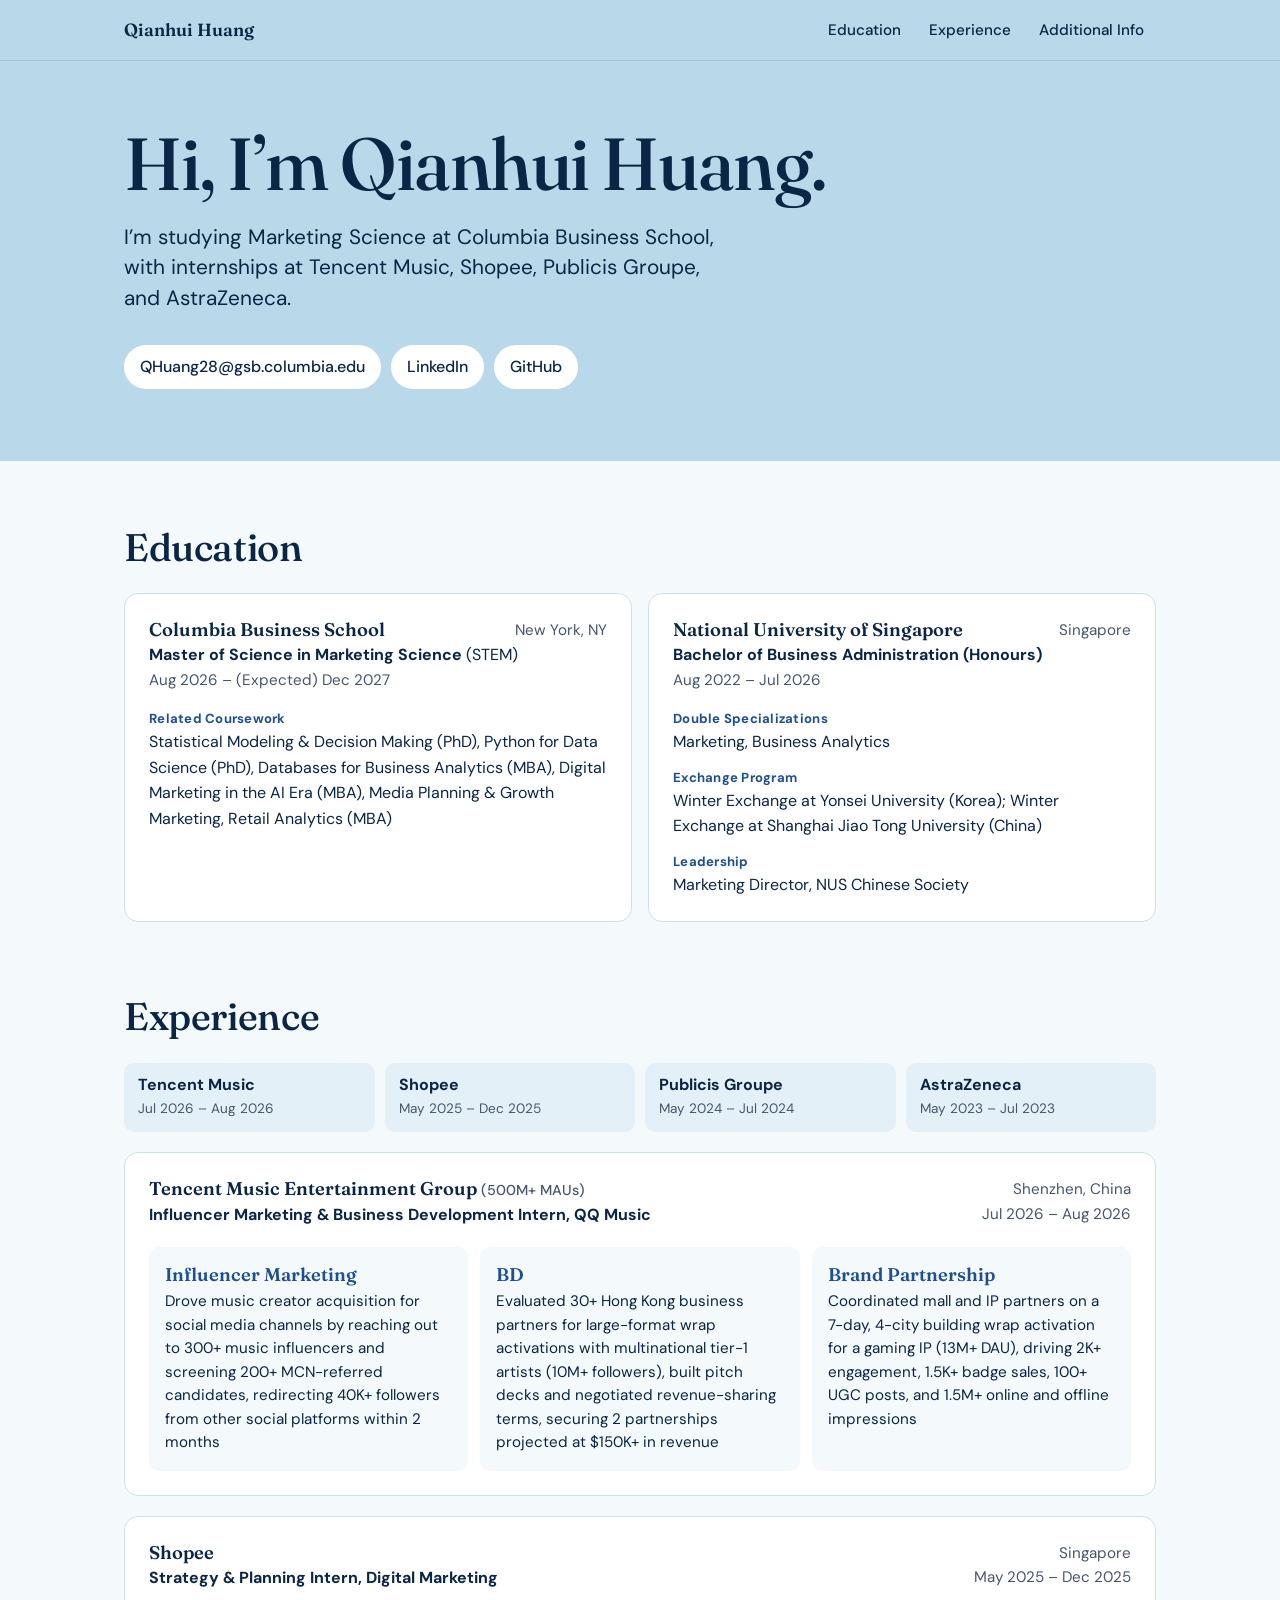
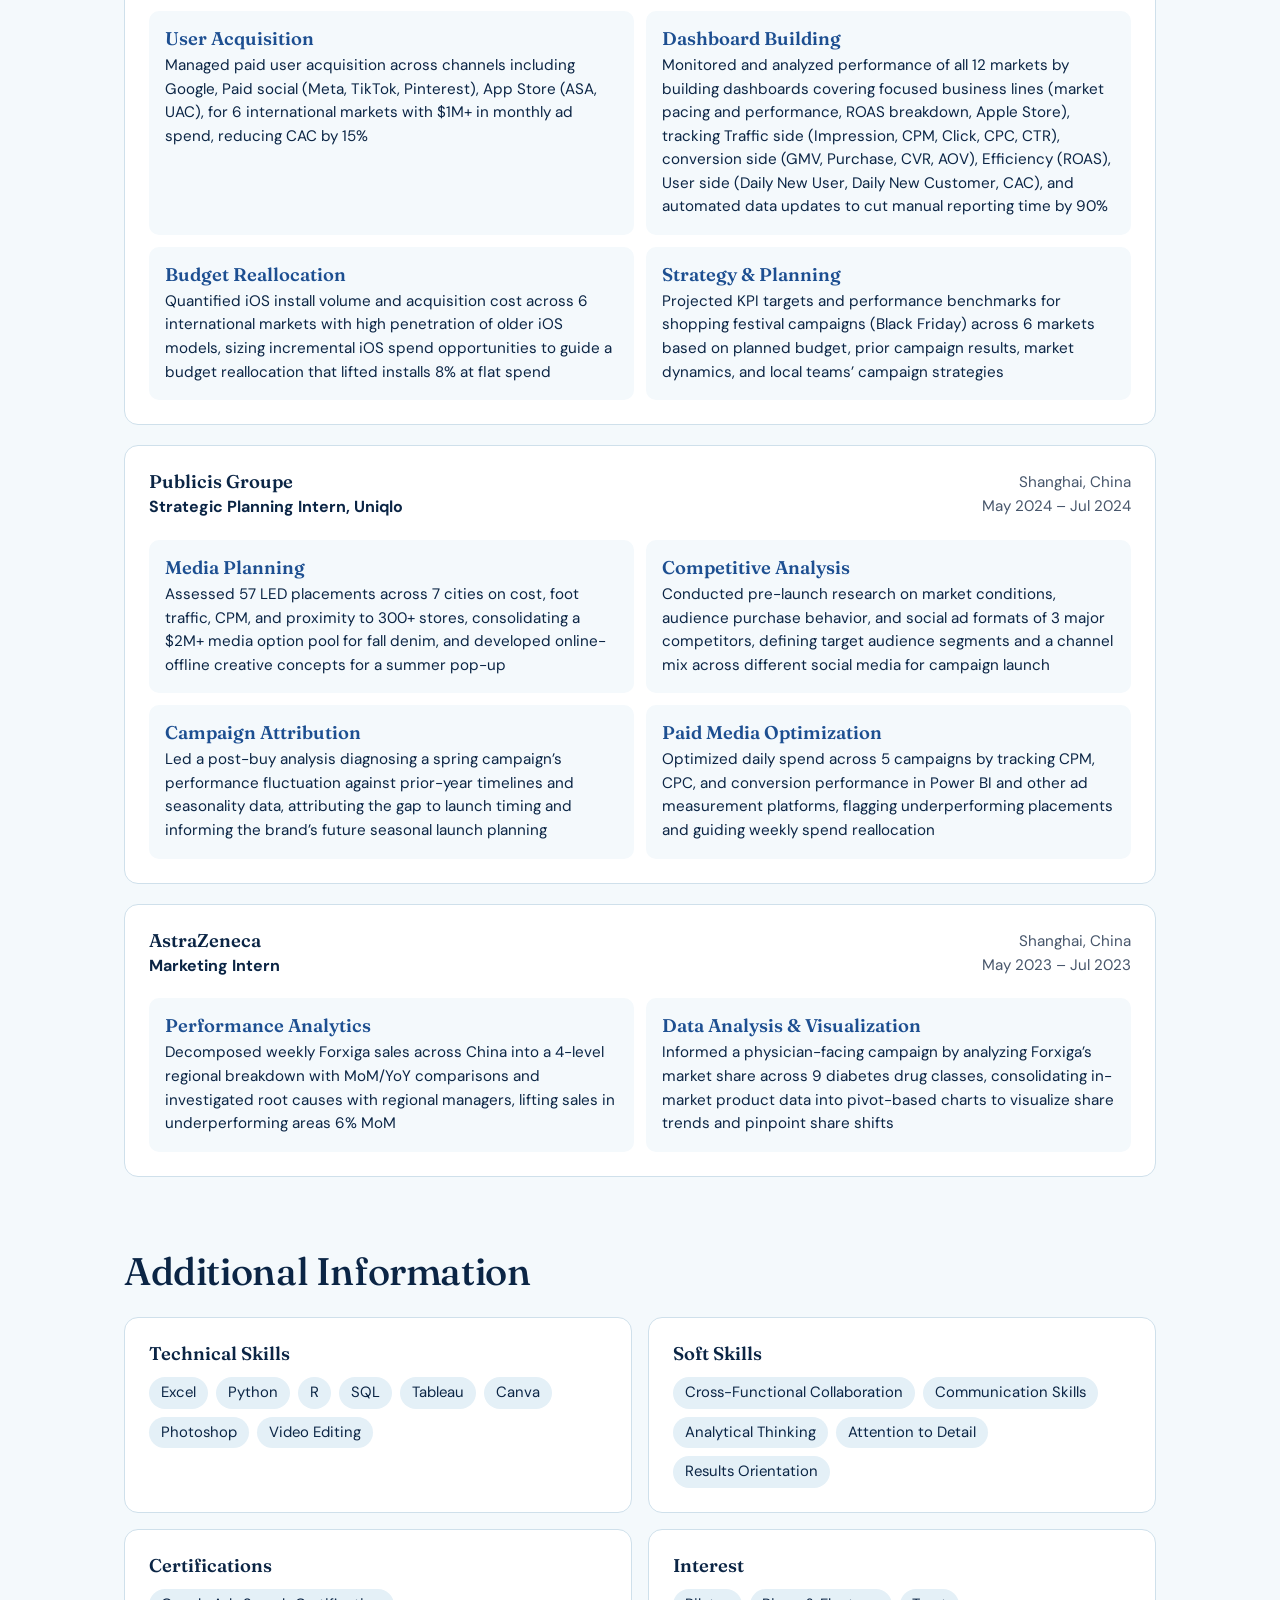
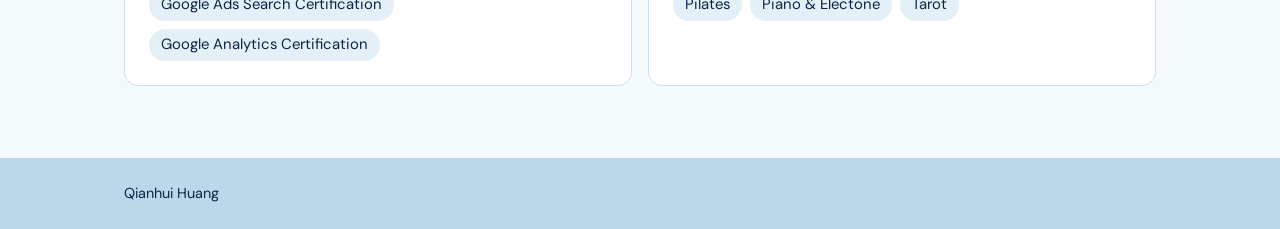
==== index.html @ 4da7ebd3 "Add personal home page and agent rules Co-Authored-By: Claude Opus 5.5 <noreply@anthropic.com>" ====
<!doctype html>
<html lang="en">
<head>
  <meta charset="utf-8">
  <meta name="viewport" content="width=device-width, initial-scale=1">
  <title>Qianhui Huang</title>
  <meta name="description" content="Qianhui Huang: Master of Science in Marketing Science student at Columbia Business School.">
  <link rel="icon" href="data:image/svg+xml,%3Csvg xmlns='http://www.w3.org/2000/svg' viewBox='0 0 32 32'%3E%3Crect width='32' height='32' rx='7' fill='%23B9D9EB'/%3E%3Ctext x='16' y='21.5' font-family='Georgia,serif' font-size='15' font-weight='700' text-anchor='middle' fill='%230B2545'%3EQH%3C/text%3E%3C/svg%3E">
  <link rel="preconnect" href="https://fonts.googleapis.com">
  <link rel="preconnect" href="https://fonts.gstatic.com" crossorigin>
  <link href="https://fonts.googleapis.com/css2?family=DM+Sans:opsz,wght@9..40,400;9..40,500;9..40,700&family=Fraunces:opsz,wght@9..144,500;9..144,600&display=swap" rel="stylesheet">
  <style>
    :root {
      color-scheme: light;
      --columbia: #B9D9EB;
      --columbia-soft: #E4F0F7;
      --columbia-faint: #F4F9FC;
      --navy: #0B2545;
      --blue: #1D4F91;
      --muted: #47566B;
      --line: #CFE0EB;
      --white: #FFFFFF;
      --serif: "Fraunces", Georgia, "Times New Roman", serif;
      --sans: "DM Sans", system-ui, -apple-system, "Segoe UI", Roboto, sans-serif;
      --nav-height: 60px;
    }

    * { box-sizing: border-box; }

    html {
      scroll-behavior: smooth;
      scroll-padding-top: calc(var(--nav-height) + 20px);
      -webkit-text-size-adjust: 100%;
    }

    body {
      margin: 0;
      background: var(--columbia-faint);
      color: var(--navy);
      font: 400 1rem/1.6 var(--sans);
    }

    a { color: inherit; }

    a:focus-visible {
      outline: 3px solid var(--blue);
      outline-offset: 2px;
      border-radius: 4px;
    }

    h1, h2, h3, p, ul { margin: 0; }
    ul { padding: 0; list-style: none; }

    .wrap {
      width: min(1080px, 100%);
      margin-inline: auto;
      padding-inline: 24px;
    }

    .skip {
      position: absolute;
      left: 16px;
      top: -60px;
      z-index: 20;
      padding: 8px 14px;
      background: var(--navy);
      color: var(--white);
      border-radius: 6px;
    }
    .skip:focus { top: 12px; }

    /* Navigation */
    .nav {
      position: sticky;
      top: 0;
      z-index: 10;
      background: var(--columbia);
      border-bottom: 1px solid rgba(11, 37, 69, .12);
    }

    .nav .wrap {
      display: flex;
      align-items: center;
      justify-content: space-between;
      gap: 16px;
      min-height: var(--nav-height);
    }

    .brand {
      font: 600 1.1rem/1 var(--serif);
      text-decoration: none;
      white-space: nowrap;
    }

    .nav ul { display: flex; gap: 4px; }

    .nav li a {
      display: block;
      padding: 8px 12px;
      border-radius: 8px;
      font-size: .95rem;
      font-weight: 500;
      text-decoration: none;
      white-space: nowrap;
      transition: background-color .15s ease;
    }

    .nav li a:hover { background: rgba(255, 255, 255, .5); }

    /* Intro */
    .hero {
      background: var(--columbia);
      padding-block: 64px 72px;
    }

    .hero h1 {
      max-width: 16ch;
      font: 500 clamp(2.6rem, 7vw, 4.6rem)/1.05 var(--serif);
      letter-spacing: -.02em;
    }

    .hero .lede {
      max-width: 44ch;
      margin-top: 20px;
      font-size: clamp(1.1rem, 2.2vw, 1.3rem);
      line-height: 1.45;
    }

    .contact {
      display: flex;
      flex-wrap: wrap;
      gap: 10px;
      margin-top: 32px;
    }

    .contact a {
      display: inline-flex;
      align-items: center;
      min-height: 44px;
      padding: 8px 16px;
      background: var(--white);
      border-radius: 999px;
      font-weight: 500;
      overflow-wrap: anywhere;
      text-decoration: none;
      transition: background-color .15s ease, color .15s ease;
    }

    .contact a:hover { background: var(--navy); color: var(--white); }

    /* Sections */
    section { padding-block: 64px 8px; }
    section:last-of-type { padding-bottom: 72px; }

    h2 {
      margin-bottom: 24px;
      font: 500 clamp(1.8rem, 4vw, 2.4rem)/1.15 var(--serif);
      letter-spacing: -.01em;
    }

    .tile {
      background: var(--white);
      border: 1px solid var(--line);
      border-radius: 14px;
      padding: 24px;
    }

    .tile-grid {
      display: grid;
      gap: 16px;
    }

    .tile-grid--2 { grid-template-columns: repeat(2, minmax(0, 1fr)); }

    .entry-head {
      display: flex;
      flex-wrap: wrap;
      justify-content: space-between;
      gap: 0 20px;
    }

    .org {
      font: 600 1.3rem/1.25 var(--serif);
    }

    .org small {
      font: 500 .9rem/1 var(--sans);
      color: var(--muted);
      white-space: nowrap;
    }

    .where, .when {
      color: var(--muted);
      font-size: .95rem;
      white-space: nowrap;
    }

    .where { align-self: baseline; }

    .role { font-weight: 700; }

    /* Education */
    .details { margin-top: 16px; }
    .details > div + div { margin-top: 12px; }

    .label {
      display: block;
      font-size: .82rem;
      font-weight: 700;
      letter-spacing: .02em;
      color: var(--blue);
    }

    /* Experience */
    .jump {
      display: grid;
      grid-template-columns: repeat(4, minmax(0, 1fr));
      gap: 10px;
      margin-bottom: 20px;
    }

    .jump a {
      display: block;
      height: 100%;
      padding: 12px 14px;
      background: var(--columbia-soft);
      border-radius: 10px;
      text-decoration: none;
      transition: background-color .15s ease;
    }

    .jump a:hover { background: var(--columbia); }
    .jump strong { display: block; font-weight: 700; line-height: 1.25; }
    .jump span { font-size: .85rem; color: var(--muted); }

    .job + .job { margin-top: 20px; }
    .job { scroll-margin-top: calc(var(--nav-height) + 20px); }

    .job .role-row {
      display: flex;
      flex-wrap: wrap;
      justify-content: space-between;
      gap: 0 20px;
      margin-bottom: 20px;
    }

    .points {
      display: grid;
      gap: 12px;
      grid-template-columns: repeat(2, minmax(0, 1fr));
    }

    .points--3 { grid-template-columns: repeat(3, minmax(0, 1fr)); }

    .points li {
      padding: 16px;
      background: var(--columbia-faint);
      border-radius: 10px;
      font-size: .95rem;
      line-height: 1.55;
    }

    .points h3 {
      margin-bottom: 4px;
      color: var(--blue);
    }

    /* Additional information */
    .chips {
      display: flex;
      flex-wrap: wrap;
      gap: 8px;
      margin-top: 12px;
    }

    .chips li {
      padding: 4px 12px;
      background: var(--columbia-soft);
      border-radius: 999px;
      font-size: .93rem;
    }

    .tile h3 {
      font: 600 1.15rem/1.25 var(--serif);
    }

    footer {
      padding-block: 24px;
      background: var(--columbia);
      font-size: .9rem;
    }

    @media (max-width: 900px) {
      .points--3 { grid-template-columns: repeat(2, minmax(0, 1fr)); }
      .points--3 li:last-child { grid-column: 1 / -1; }
    }

    @media (max-width: 720px) {
      .tile-grid--2, .points, .points--3 { grid-template-columns: minmax(0, 1fr); }
      .jump { grid-template-columns: repeat(2, minmax(0, 1fr)); }
      .where, .when { white-space: normal; }
      .org small { white-space: normal; }
    }

    @media (max-width: 520px) {
      :root { --nav-height: 52px; }
      .wrap { padding-inline: 16px; }
      .brand { font-size: 0; }
      .brand::after { content: "QH"; font-size: 1.1rem; }
      .nav .wrap { gap: 8px; }
      .nav li a { padding: 6px 9px; font-size: .88rem; }
      .hero { padding-block: 44px 52px; }
      .tile { padding: 20px 16px; }
      section { padding-top: 48px; }
    }

    @media (prefers-reduced-motion: reduce) {
      html { scroll-behavior: auto; }
      * { transition: none !important; }
    }

    @media print {
      .nav, .jump, .skip { display: none; }
      html { scroll-padding-top: 0; }
      .tile, .points li { break-inside: avoid; }
    }
  </style>
</head>
<body>
  <a class="skip" href="#education">Skip to content</a>

  <header class="nav">
    <div class="wrap">
      <a class="brand" href="#top" aria-label="Qianhui Huang, back to top">Qianhui Huang</a>
      <nav aria-label="Sections">
        <ul>
          <li><a href="#education">Education</a></li>
          <li><a href="#experience">Experience</a></li>
          <li><a href="#additional">Additional Info</a></li>
        </ul>
      </nav>
    </div>
  </header>

  <main id="top">
    <div class="hero">
      <div class="wrap">
        <h1>Hi, I’m Qianhui Huang.</h1>
        <p class="lede">I’m studying Marketing Science at Columbia Business School, with internships at Tencent Music, Shopee, Publicis Groupe, and AstraZeneca.</p>
        <div class="contact">
          <a href="mailto:QHuang28@gsb.columbia.edu">QHuang28@gsb.columbia.edu</a>
          <a href="https://www.linkedin.com/in/qianhuihuang" target="_blank" rel="noopener">LinkedIn</a>
          <a href="https://github.com/qianhui-huang" target="_blank" rel="noopener">GitHub</a>
        </div>
      </div>
    </div>

    <section id="education">
      <div class="wrap">
        <h2>Education</h2>
        <div class="tile-grid tile-grid--2">
          <article class="tile">
            <div class="entry-head">
              <h3 class="org">Columbia Business School</h3>
              <span class="where">New York, NY</span>
            </div>
            <p class="role">Master of Science in Marketing Science <span style="font-weight:400">(STEM)</span></p>
            <p class="when">Aug 2026 – (Expected) Dec 2027</p>
            <div class="details">
              <div>
                <span class="label">Related Coursework</span>
                Statistical Modeling &amp; Decision Making (PhD), Python for Data Science (PhD), Databases for Business Analytics (MBA), Digital Marketing in the AI Era (MBA), Media Planning &amp; Growth Marketing, Retail Analytics (MBA)
              </div>
            </div>
          </article>

          <article class="tile">
            <div class="entry-head">
              <h3 class="org">National University of Singapore</h3>
              <span class="where">Singapore</span>
            </div>
            <p class="role">Bachelor of Business Administration (Honours)</p>
            <p class="when">Aug 2022 – Jul 2026</p>
            <div class="details">
              <div>
                <span class="label">Double Specializations</span>
                Marketing, Business Analytics
              </div>
              <div>
                <span class="label">Exchange Program</span>
                Winter Exchange at Yonsei University (Korea); Winter Exchange at Shanghai Jiao Tong University (China)
              </div>
              <div>
                <span class="label">Leadership</span>
                Marketing Director, NUS Chinese Society
              </div>
            </div>
          </article>
        </div>
      </div>
    </section>

    <section id="experience">
      <div class="wrap">
        <h2>Experience</h2>

        <nav class="jump" aria-label="Jump to an employer">
          <a href="#tencent"><strong>Tencent Music</strong><span>Jul 2026 – Aug 2026</span></a>
          <a href="#shopee"><strong>Shopee</strong><span>May 2025 – Dec 2025</span></a>
          <a href="#publicis"><strong>Publicis Groupe</strong><span>May 2024 – Jul 2024</span></a>
          <a href="#astrazeneca"><strong>AstraZeneca</strong><span>May 2023 – Jul 2023</span></a>
        </nav>

        <article class="tile job" id="tencent">
          <div class="entry-head">
            <h3 class="org">Tencent Music Entertainment Group <small>(500M+ MAUs)</small></h3>
            <span class="where">Shenzhen, China</span>
          </div>
          <div class="role-row">
            <p class="role">Influencer Marketing &amp; Business Development Intern, QQ Music</p>
            <span class="when">Jul 2026 – Aug 2026</span>
          </div>
          <ul class="points points--3">
            <li>
              <h3>Influencer Marketing</h3>
              Drove music creator acquisition for social media channels by reaching out to 300+ music influencers and screening 200+ MCN-referred candidates, redirecting 40K+ followers from other social platforms within 2 months
            </li>
            <li>
              <h3>BD</h3>
              Evaluated 30+ Hong Kong business partners for large-format wrap activations with multinational tier-1 artists (10M+ followers), built pitch decks and negotiated revenue-sharing terms, securing 2 partnerships projected at $150K+ in revenue
            </li>
            <li>
              <h3>Brand Partnership</h3>
              Coordinated mall and IP partners on a 7-day, 4-city building wrap activation for a gaming IP (13M+ DAU), driving 2K+ engagement, 1.5K+ badge sales, 100+ UGC posts, and 1.5M+ online and offline impressions
            </li>
          </ul>
        </article>

        <article class="tile job" id="shopee">
          <div class="entry-head">
            <h3 class="org">Shopee</h3>
            <span class="where">Singapore</span>
          </div>
          <div class="role-row">
            <p class="role">Strategy &amp; Planning Intern, Digital Marketing</p>
            <span class="when">May 2025 – Dec 2025</span>
          </div>
          <ul class="points">
            <li>
              <h3>User Acquisition</h3>
              Managed paid user acquisition across channels including Google, Paid social (Meta, TikTok, Pinterest), App Store (ASA, UAC), for 6 international markets with $1M+ in monthly ad spend, reducing CAC by 15%
            </li>
            <li>
              <h3>Dashboard Building</h3>
              Monitored and analyzed performance of all 12 markets by building dashboards covering focused business lines (market pacing and performance, ROAS breakdown, Apple Store), tracking Traffic side (Impression, CPM, Click, CPC, CTR), conversion side (GMV, Purchase, CVR, AOV), Efficiency (ROAS), User side (Daily New User, Daily New Customer, CAC), and automated data updates to cut manual reporting time by 90%
            </li>
            <li>
              <h3>Budget Reallocation</h3>
              Quantified iOS install volume and acquisition cost across 6 international markets with high penetration of older iOS models, sizing incremental iOS spend opportunities to guide a budget reallocation that lifted installs 8% at flat spend
            </li>
            <li>
              <h3>Strategy &amp; Planning</h3>
              Projected KPI targets and performance benchmarks for shopping festival campaigns (Black Friday) across 6 markets based on planned budget, prior campaign results, market dynamics, and local teams’ campaign strategies
            </li>
          </ul>
        </article>

        <article class="tile job" id="publicis">
          <div class="entry-head">
            <h3 class="org">Publicis Groupe</h3>
            <span class="where">Shanghai, China</span>
          </div>
          <div class="role-row">
            <p class="role">Strategic Planning Intern, Uniqlo</p>
            <span class="when">May 2024 – Jul 2024</span>
          </div>
          <ul class="points">
            <li>
              <h3>Media Planning</h3>
              Assessed 57 LED placements across 7 cities on cost, foot traffic, CPM, and proximity to 300+ stores, consolidating a $2M+ media option pool for fall denim, and developed online-offline creative concepts for a summer pop-up
            </li>
            <li>
              <h3>Competitive Analysis</h3>
              Conducted pre-launch research on market conditions, audience purchase behavior, and social ad formats of 3 major competitors, defining target audience segments and a channel mix across different social media for campaign launch
            </li>
            <li>
              <h3>Campaign Attribution</h3>
              Led a post-buy analysis diagnosing a spring campaign’s performance fluctuation against prior-year timelines and seasonality data, attributing the gap to launch timing and informing the brand’s future seasonal launch planning
            </li>
            <li>
              <h3>Paid Media Optimization</h3>
              Optimized daily spend across 5 campaigns by tracking CPM, CPC, and conversion performance in Power BI and other ad measurement platforms, flagging underperforming placements and guiding weekly spend reallocation
            </li>
          </ul>
        </article>

        <article class="tile job" id="astrazeneca">
          <div class="entry-head">
            <h3 class="org">AstraZeneca</h3>
            <span class="where">Shanghai, China</span>
          </div>
          <div class="role-row">
            <p class="role">Marketing Intern</p>
            <span class="when">May 2023 – Jul 2023</span>
          </div>
          <ul class="points">
            <li>
              <h3>Performance Analytics</h3>
              Decomposed weekly Forxiga sales across China into a 4-level regional breakdown with MoM/YoY comparisons and investigated root causes with regional managers, lifting sales in underperforming areas 6% MoM
            </li>
            <li>
              <h3>Data Analysis &amp; Visualization</h3>
              Informed a physician-facing campaign by analyzing Forxiga’s market share across 9 diabetes drug classes, consolidating in-market product data into pivot-based charts to visualize share trends and pinpoint share shifts
            </li>
          </ul>
        </article>
      </div>
    </section>

    <section id="additional">
      <div class="wrap">
        <h2>Additional Information</h2>
        <div class="tile-grid tile-grid--2">
          <div class="tile">
            <h3>Technical Skills</h3>
            <ul class="chips">
              <li>Excel</li><li>Python</li><li>R</li><li>SQL</li><li>Tableau</li><li>Canva</li><li>Photoshop</li><li>Video Editing</li>
            </ul>
          </div>
          <div class="tile">
            <h3>Soft Skills</h3>
            <ul class="chips">
              <li>Cross-Functional Collaboration</li><li>Communication Skills</li><li>Analytical Thinking</li><li>Attention to Detail</li><li>Results Orientation</li>
            </ul>
          </div>
          <div class="tile">
            <h3>Certifications</h3>
            <ul class="chips">
              <li>Google Ads Search Certification</li><li>Google Analytics Certification</li>
            </ul>
          </div>
          <div class="tile">
            <h3>Interest</h3>
            <ul class="chips">
              <li>Pilates</li><li>Piano &amp; Electone</li><li>Tarot</li>
            </ul>
          </div>
        </div>
      </div>
    </section>
  </main>

  <footer>
    <div class="wrap">Qianhui Huang</div>
  </footer>

</body>
</html>
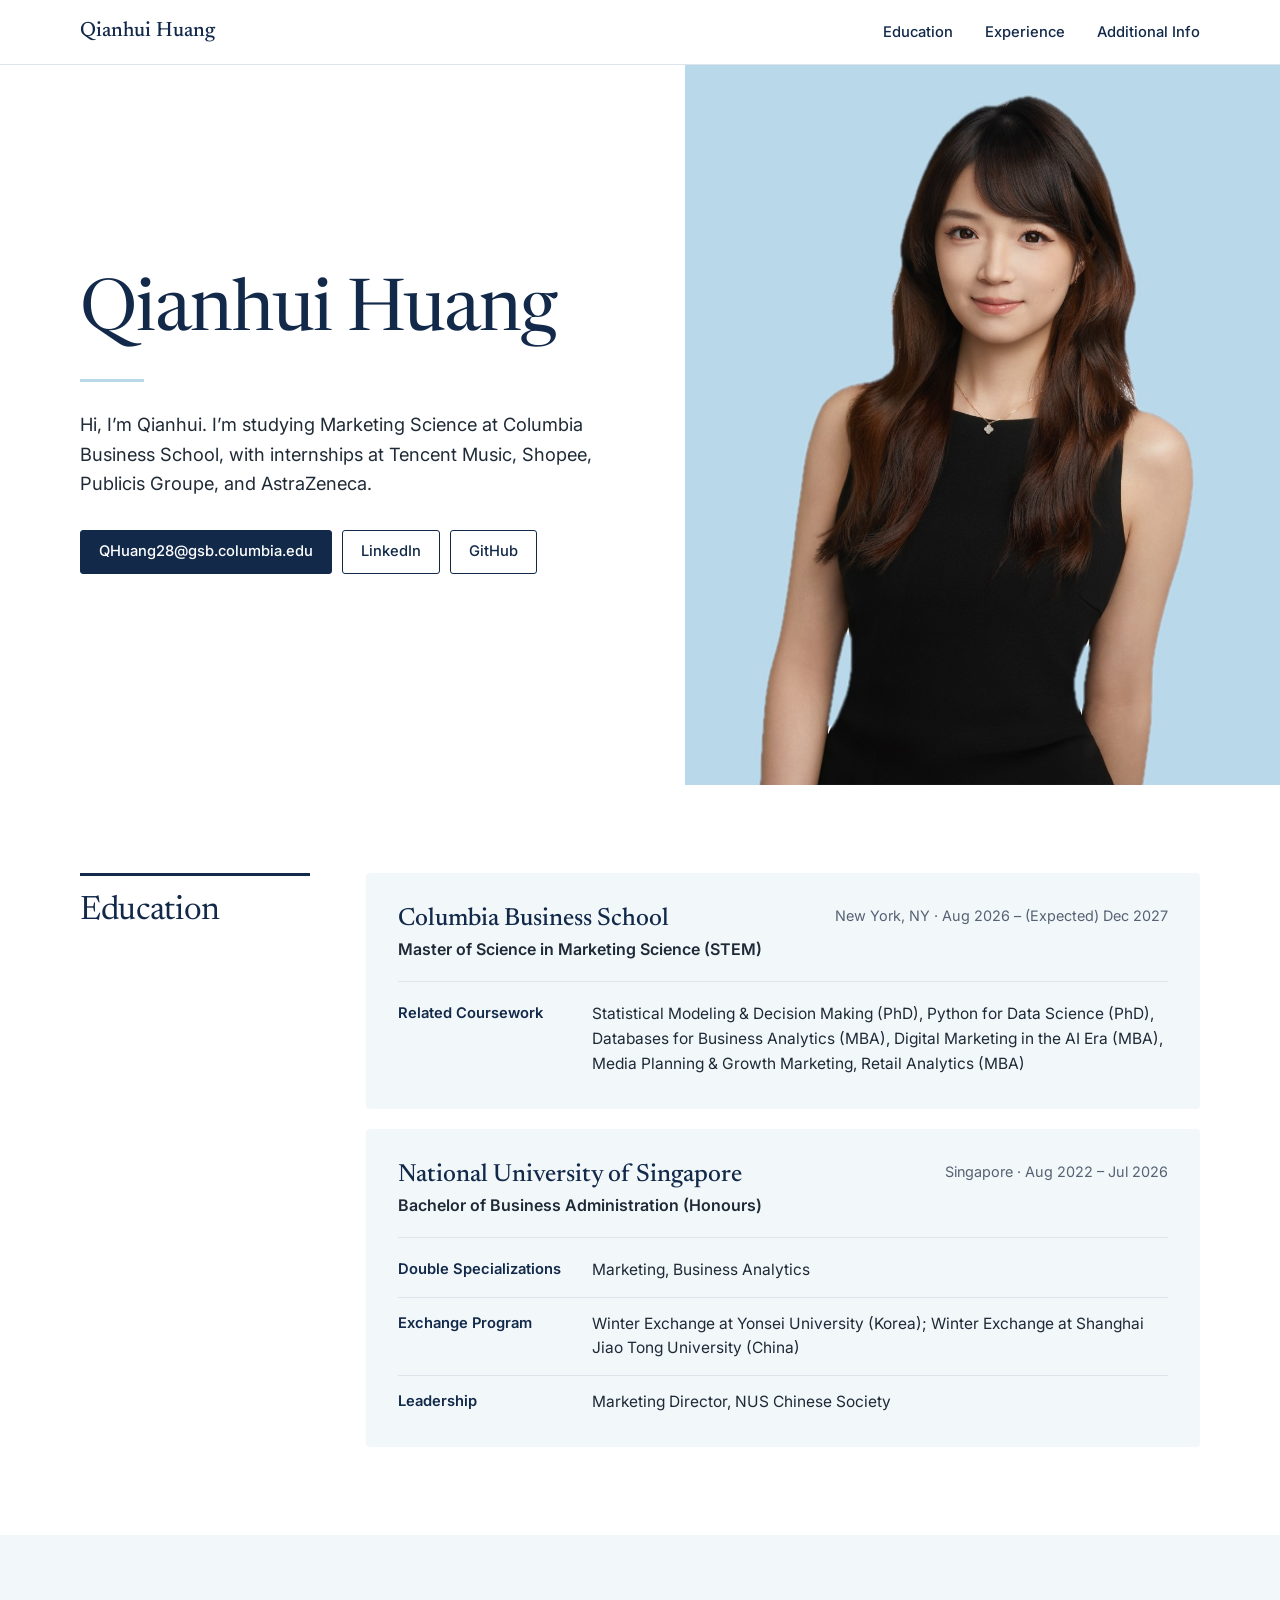
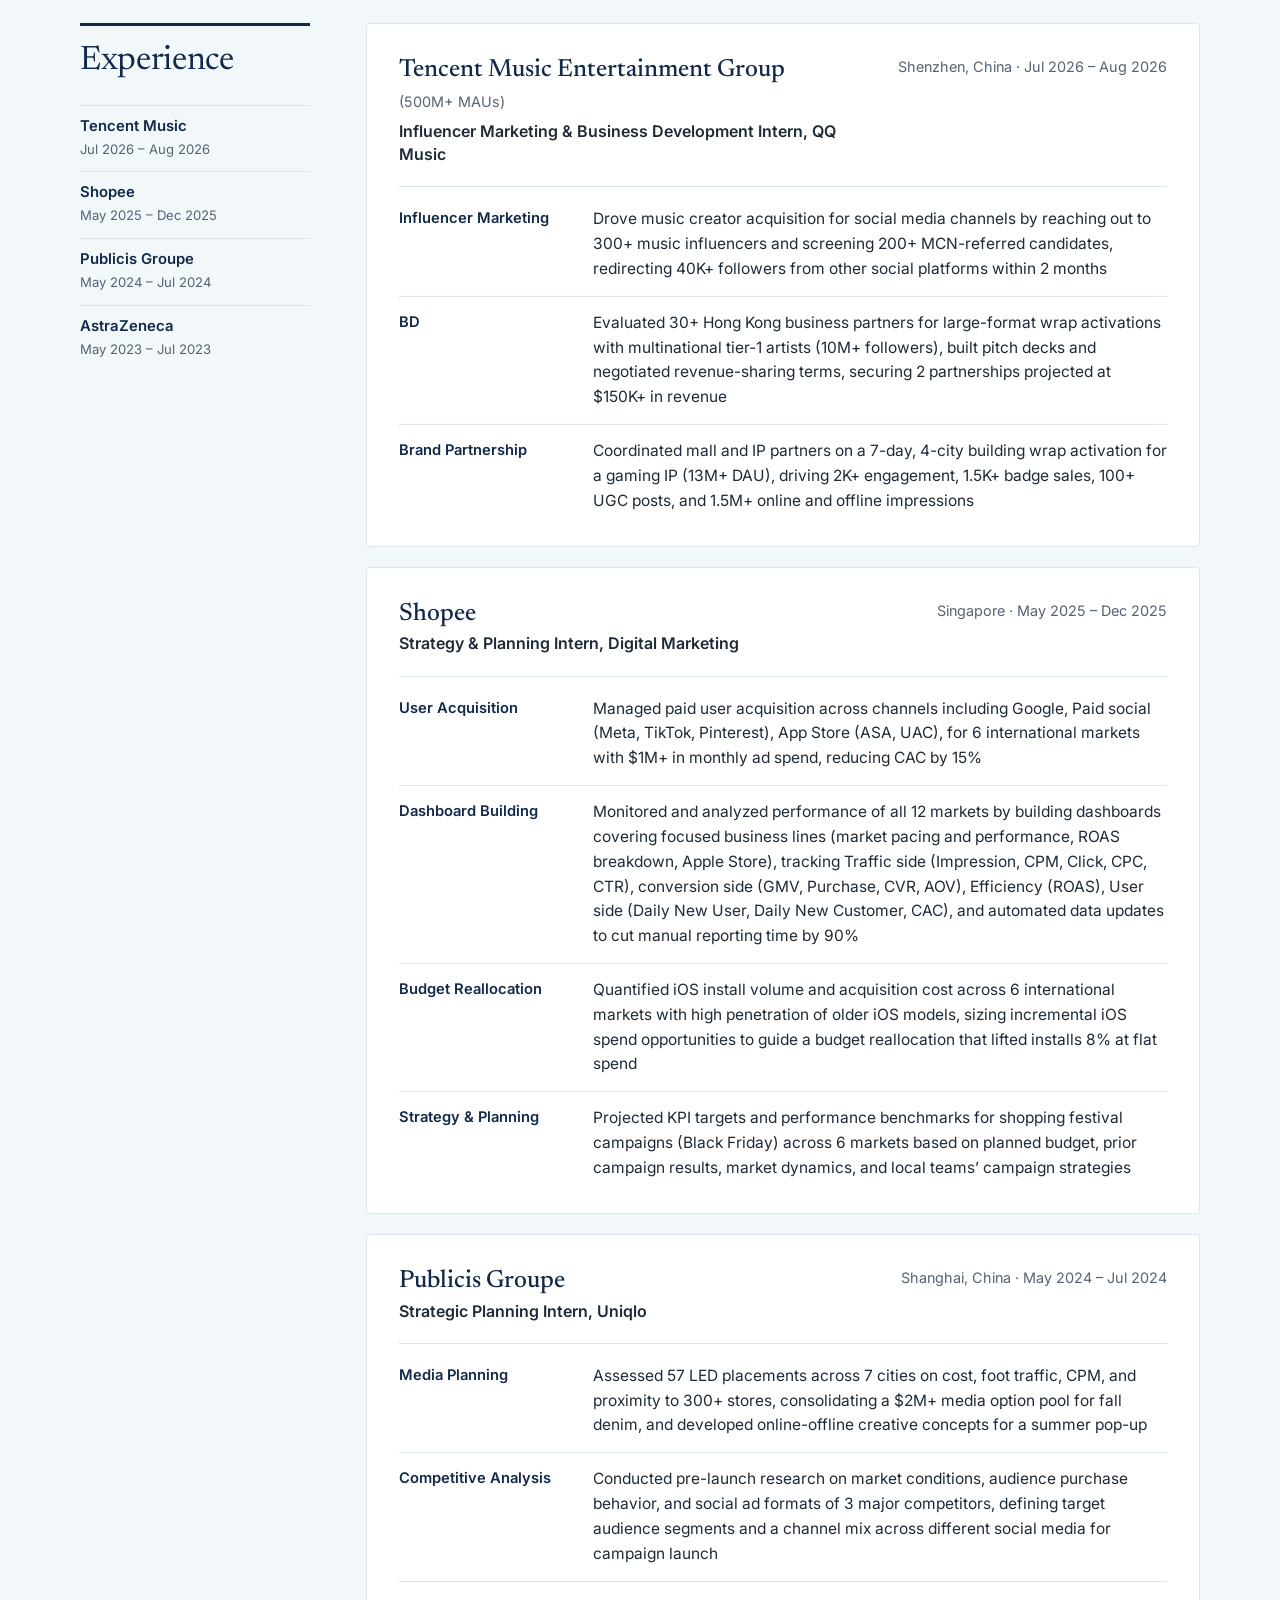
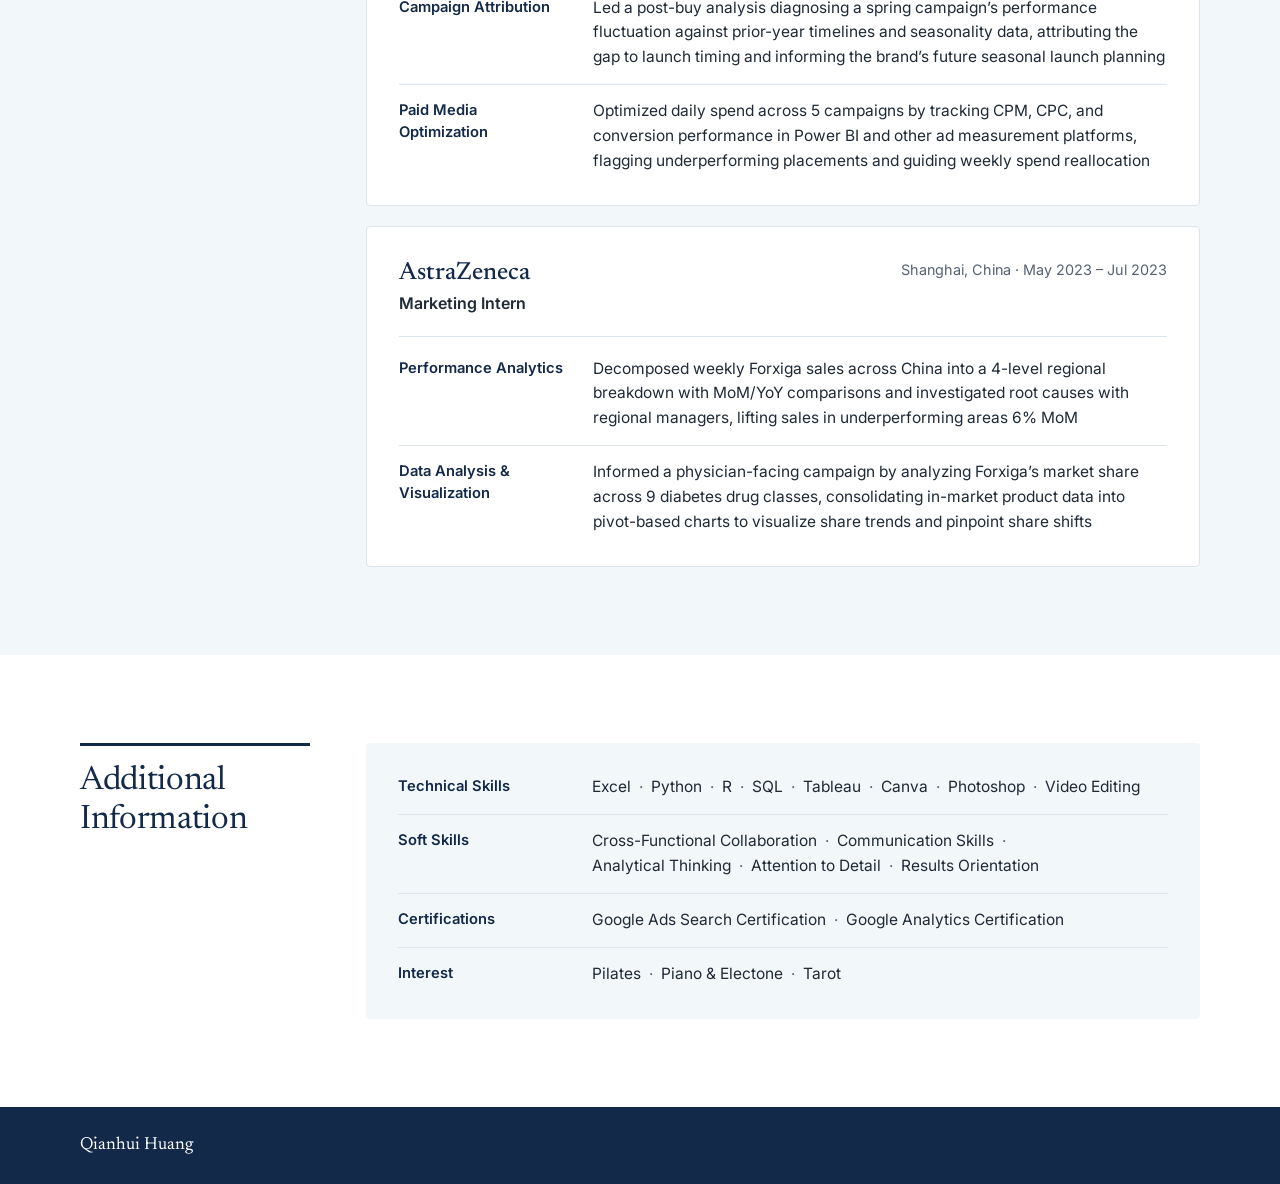
==== commit b84a54ab: "Redesign home page and add portrait Co-Authored-By: Claude Opus 5.5 <noreply@anthropic.com>" ====
--- a/index.html
+++ b/index.html
@@ -5,56 +5,52 @@
   <meta name="viewport" content="width=device-width, initial-scale=1">
   <title>Qianhui Huang</title>
   <meta name="description" content="Qianhui Huang: Master of Science in Marketing Science student at Columbia Business School.">
-  <link rel="icon" href="data:image/svg+xml,%3Csvg xmlns='http://www.w3.org/2000/svg' viewBox='0 0 32 32'%3E%3Crect width='32' height='32' rx='7' fill='%23B9D9EB'/%3E%3Ctext x='16' y='21.5' font-family='Georgia,serif' font-size='15' font-weight='700' text-anchor='middle' fill='%230B2545'%3EQH%3C/text%3E%3C/svg%3E">
+  <link rel="icon" href="data:image/svg+xml,%3Csvg xmlns='http://www.w3.org/2000/svg' viewBox='0 0 32 32'%3E%3Crect width='32' height='32' rx='16' fill='%23B9D9EB'/%3E%3Ctext x='16' y='21.5' font-family='Georgia,serif' font-size='15' text-anchor='middle' fill='%23111111'%3EQH%3C/text%3E%3C/svg%3E">
   <link rel="preconnect" href="https://fonts.googleapis.com">
   <link rel="preconnect" href="https://fonts.gstatic.com" crossorigin>
-  <link href="https://fonts.googleapis.com/css2?family=DM+Sans:opsz,wght@9..40,400;9..40,500;9..40,700&family=Fraunces:opsz,wght@9..144,500;9..144,600&display=swap" rel="stylesheet">
+  <link href="https://fonts.googleapis.com/css2?family=Inter:wght@400;500;600&family=Newsreader:opsz,wght@6..72,400;6..72,500&display=swap" rel="stylesheet">
   <style>
     :root {
       color-scheme: light;
       --columbia: #B9D9EB;
-      --columbia-soft: #E4F0F7;
-      --columbia-faint: #F4F9FC;
-      --navy: #0B2545;
-      --blue: #1D4F91;
-      --muted: #47566B;
-      --line: #CFE0EB;
+      --tint: #F2F7FA;
+      --navy: #12294A;
+      --text: #1F2A37;
+      --muted: #566273;
+      --line: #DCE5EB;
       --white: #FFFFFF;
-      --serif: "Fraunces", Georgia, "Times New Roman", serif;
-      --sans: "DM Sans", system-ui, -apple-system, "Segoe UI", Roboto, sans-serif;
-      --nav-height: 60px;
+      --serif: "Newsreader", Georgia, "Times New Roman", serif;
+      --sans: "Inter", system-ui, -apple-system, "Segoe UI", Roboto, sans-serif;
+      --nav-height: 64px;
+      --gutter: 40px;
     }
 
     * { box-sizing: border-box; }
 
     html {
       scroll-behavior: smooth;
-      scroll-padding-top: calc(var(--nav-height) + 20px);
+      scroll-padding-top: calc(var(--nav-height) + 24px);
       -webkit-text-size-adjust: 100%;
     }
 
     body {
       margin: 0;
-      background: var(--columbia-faint);
-      color: var(--navy);
+      background: var(--white);
+      color: var(--text);
       font: 400 1rem/1.6 var(--sans);
+      -webkit-font-smoothing: antialiased;
     }
 
     a { color: inherit; }
-
-    a:focus-visible {
-      outline: 3px solid var(--blue);
-      outline-offset: 2px;
-      border-radius: 4px;
-    }
-
+    a:focus-visible { outline: 2px solid var(--navy); outline-offset: 3px; }
     h1, h2, h3, p, ul { margin: 0; }
     ul { padding: 0; list-style: none; }
+    img { display: block; max-width: 100%; }
 
     .wrap {
-      width: min(1080px, 100%);
+      width: min(1200px, 100%);
       margin-inline: auto;
-      padding-inline: 24px;
+      padding-inline: var(--gutter);
     }
 
     .skip {
@@ -65,7 +61,6 @@
       padding: 8px 14px;
       background: var(--navy);
       color: var(--white);
-      border-radius: 6px;
     }
     .skip:focus { top: 12px; }
 
@@ -74,8 +69,8 @@
       position: sticky;
       top: 0;
       z-index: 10;
-      background: var(--columbia);
-      border-bottom: 1px solid rgba(11, 37, 69, .12);
+      background: var(--white);
+      border-bottom: 1px solid var(--line);
     }
 
     .nav .wrap {
@@ -87,43 +82,61 @@
     }
 
     .brand {
-      font: 600 1.1rem/1 var(--serif);
+      color: var(--navy);
+      font: 500 1.3rem/1 var(--serif);
       text-decoration: none;
       white-space: nowrap;
     }
 
-    .nav ul { display: flex; gap: 4px; }
+    .nav ul { display: flex; gap: 32px; }
 
     .nav li a {
-      display: block;
-      padding: 8px 12px;
-      border-radius: 8px;
-      font-size: .95rem;
+      color: var(--navy);
+      font-size: .92rem;
       font-weight: 500;
       text-decoration: none;
+      text-decoration-color: var(--columbia);
+      text-decoration-thickness: 2px;
+      text-underline-offset: 7px;
       white-space: nowrap;
-      transition: background-color .15s ease;
-    }
-
-    .nav li a:hover { background: rgba(255, 255, 255, .5); }
-
-    /* Intro */
+    }
+
+    .nav li a:hover { text-decoration-line: underline; }
+
+    /* Intro: text beside a full-height portrait */
     .hero {
+      display: grid;
+      grid-template-columns: minmax(0, 1.15fr) minmax(0, 1fr);
+      min-height: min(calc(100vh - var(--nav-height)), 720px);
+    }
+
+    .hero-text {
+      align-self: center;
+      padding-block: 64px;
+      padding-right: 64px;
+      padding-left: max(var(--gutter), calc((100vw - 1200px) / 2 + var(--gutter)));
+    }
+
+    .hero h1 {
+      color: var(--navy);
+      font: 400 clamp(3rem, 5.6vw, 4.75rem)/1.05 var(--serif);
+      letter-spacing: -.015em;
+    }
+
+    .hero h1::after {
+      content: "";
+      display: block;
+      width: 64px;
+      height: 3px;
+      margin-top: 28px;
       background: var(--columbia);
-      padding-block: 64px 72px;
-    }
-
-    .hero h1 {
-      max-width: 16ch;
-      font: 500 clamp(2.6rem, 7vw, 4.6rem)/1.05 var(--serif);
-      letter-spacing: -.02em;
-    }
-
-    .hero .lede {
-      max-width: 44ch;
-      margin-top: 20px;
-      font-size: clamp(1.1rem, 2.2vw, 1.3rem);
-      line-height: 1.45;
+    }
+
+    .lede {
+      max-width: 33em;
+      margin-top: 28px;
+      font-size: 1.14rem;
+      line-height: 1.6;
     }
 
     .contact {
@@ -137,181 +150,200 @@
       display: inline-flex;
       align-items: center;
       min-height: 44px;
-      padding: 8px 16px;
-      background: var(--white);
-      border-radius: 999px;
+      padding: 8px 18px;
+      border: 1px solid var(--navy);
+      border-radius: 3px;
+      color: var(--navy);
+      font-size: .92rem;
       font-weight: 500;
       overflow-wrap: anywhere;
       text-decoration: none;
       transition: background-color .15s ease, color .15s ease;
     }
 
-    .contact a:hover { background: var(--navy); color: var(--white); }
-
-    /* Sections */
-    section { padding-block: 64px 8px; }
-    section:last-of-type { padding-bottom: 72px; }
+    .contact a:hover,
+    .contact a.primary { background: var(--navy); color: var(--white); }
+    .contact a.primary:hover { background: var(--white); color: var(--navy); }
+
+    .hero-photo { position: relative; background: var(--columbia); }
+
+    .portrait {
+      position: absolute;
+      inset: 0;
+      width: 100%;
+      height: 100%;
+      object-fit: contain;
+      object-position: center bottom;
+    }
+
+    /* Sections: title on the left, content on the right */
+    section { padding-block: 88px; }
+    #experience { background: var(--tint); }
+
+    .section-grid {
+      display: grid;
+      grid-template-columns: 230px minmax(0, 1fr);
+      gap: 56px;
+    }
+
+    .side { align-self: start; }
+    #experience .side { position: sticky; top: calc(var(--nav-height) + 24px); }
 
     h2 {
-      margin-bottom: 24px;
-      font: 500 clamp(1.8rem, 4vw, 2.4rem)/1.15 var(--serif);
+      padding-top: 16px;
+      border-top: 3px solid var(--navy);
+      color: var(--navy);
+      font: 400 2.1rem/1.15 var(--serif);
       letter-spacing: -.01em;
     }
 
-    .tile {
+    /* Entries */
+    .card {
+      padding: 32px;
+      background: var(--tint);
+      border-radius: 4px;
+    }
+
+    #experience .card {
       background: var(--white);
       border: 1px solid var(--line);
-      border-radius: 14px;
-      padding: 24px;
-    }
-
-    .tile-grid {
+    }
+
+    .card + .card { margin-top: 20px; }
+
+    .card-head {
       display: grid;
-      gap: 16px;
-    }
-
-    .tile-grid--2 { grid-template-columns: repeat(2, minmax(0, 1fr)); }
-
-    .entry-head {
-      display: flex;
-      flex-wrap: wrap;
-      justify-content: space-between;
-      gap: 0 20px;
+      grid-template-columns: minmax(0, 1fr) auto;
+      gap: 2px 24px;
+      padding-bottom: 20px;
+      border-bottom: 1px solid var(--line);
     }
 
     .org {
-      font: 600 1.3rem/1.25 var(--serif);
+      color: var(--navy);
+      font: 500 1.55rem/1.25 var(--serif);
     }
 
     .org small {
-      font: 500 .9rem/1 var(--sans);
+      font: 400 .9rem/1.4 var(--sans);
       color: var(--muted);
       white-space: nowrap;
     }
 
-    .where, .when {
+    .role { grid-column: 1; font-weight: 600; line-height: 1.45; }
+
+    .meta {
+      grid-column: 2;
+      grid-row: 1 / span 2;
       color: var(--muted);
-      font-size: .95rem;
-      white-space: nowrap;
-    }
-
-    .where { align-self: baseline; }
-
-    .role { font-weight: 700; }
-
-    /* Education */
-    .details { margin-top: 16px; }
-    .details > div + div { margin-top: 12px; }
-
-    .label {
+      font-size: .9rem;
+      line-height: 1.5;
+      text-align: right;
+      white-space: pre-line;
+    }
+
+    .details > div,
+    .points li,
+    .extras > div {
+      display: grid;
+      grid-template-columns: 170px minmax(0, 1fr);
+      gap: 24px;
+      padding-block: 14px;
+      font-size: .97rem;
+      line-height: 1.6;
+    }
+
+    .details { padding-top: 6px; }
+    .points { padding-top: 6px; }
+    .points { margin-bottom: -14px; }
+    .details { margin-bottom: -14px; }
+
+    .details > div + div,
+    .points li + li,
+    .extras > div + div { border-top: 1px solid var(--line); }
+
+    .label,
+    .points h3,
+    .extras h3 {
+      color: var(--navy);
+      font: 600 .92rem/1.5 var(--sans);
+    }
+
+    /* Employer shortcuts under the Experience title */
+    .grid { margin-top: 24px; }
+
+    .grid a {
       display: block;
-      font-size: .82rem;
-      font-weight: 700;
-      letter-spacing: .02em;
-      color: var(--blue);
-    }
-
-    /* Experience */
-    .jump {
-      display: grid;
-      grid-template-columns: repeat(4, minmax(0, 1fr));
-      gap: 10px;
-      margin-bottom: 20px;
-    }
-
-    .jump a {
+      padding-block: 10px;
+      border-top: 1px solid var(--line);
+      text-decoration: none;
+    }
+
+    .grid strong {
       display: block;
-      height: 100%;
-      padding: 12px 14px;
-      background: var(--columbia-soft);
-      border-radius: 10px;
-      text-decoration: none;
-      transition: background-color .15s ease;
-    }
-
-    .jump a:hover { background: var(--columbia); }
-    .jump strong { display: block; font-weight: 700; line-height: 1.25; }
-    .jump span { font-size: .85rem; color: var(--muted); }
-
-    .job + .job { margin-top: 20px; }
-    .job { scroll-margin-top: calc(var(--nav-height) + 20px); }
-
-    .job .role-row {
-      display: flex;
-      flex-wrap: wrap;
-      justify-content: space-between;
-      gap: 0 20px;
-      margin-bottom: 20px;
-    }
-
-    .points {
-      display: grid;
-      gap: 12px;
-      grid-template-columns: repeat(2, minmax(0, 1fr));
-    }
-
-    .points--3 { grid-template-columns: repeat(3, minmax(0, 1fr)); }
-
-    .points li {
-      padding: 16px;
-      background: var(--columbia-faint);
-      border-radius: 10px;
-      font-size: .95rem;
-      line-height: 1.55;
-    }
-
-    .points h3 {
-      margin-bottom: 4px;
-      color: var(--blue);
-    }
+      color: var(--navy);
+      font-size: .93rem;
+      font-weight: 600;
+      line-height: 1.35;
+      text-decoration-color: var(--columbia);
+      text-decoration-thickness: 2px;
+      text-underline-offset: 4px;
+    }
+
+    .grid a:hover strong { text-decoration-line: underline; }
+    .grid span { color: var(--muted); font-size: .82rem; }
 
     /* Additional information */
-    .chips {
-      display: flex;
-      flex-wrap: wrap;
-      gap: 8px;
-      margin-top: 12px;
-    }
-
-    .chips li {
-      padding: 4px 12px;
-      background: var(--columbia-soft);
-      border-radius: 999px;
-      font-size: .93rem;
-    }
-
-    .tile h3 {
-      font: 600 1.15rem/1.25 var(--serif);
-    }
+    .extras {
+      padding: 18px 32px;
+      background: var(--tint);
+      border-radius: 4px;
+    }
+
+    .chips { display: flex; flex-wrap: wrap; }
+    .chips li:not(:last-child)::after { content: "·"; margin-inline: 8px; color: var(--muted); }
 
     footer {
-      padding-block: 24px;
-      background: var(--columbia);
-      font-size: .9rem;
-    }
-
-    @media (max-width: 900px) {
-      .points--3 { grid-template-columns: repeat(2, minmax(0, 1fr)); }
-      .points--3 li:last-child { grid-column: 1 / -1; }
-    }
-
-    @media (max-width: 720px) {
-      .tile-grid--2, .points, .points--3 { grid-template-columns: minmax(0, 1fr); }
-      .jump { grid-template-columns: repeat(2, minmax(0, 1fr)); }
-      .where, .when { white-space: normal; }
+      padding-block: 28px;
+      background: var(--navy);
+      color: var(--white);
+      font: 400 1.1rem/1.2 var(--serif);
+    }
+
+    @media (max-width: 960px) {
+      .section-grid { grid-template-columns: minmax(0, 1fr); gap: 28px; }
+      #experience .side { position: static; }
+      .grid {
+        display: grid;
+        grid-template-columns: repeat(4, minmax(0, 1fr));
+        gap: 0 16px;
+      }
+    }
+
+    @media (max-width: 760px) {
+      :root { --gutter: 24px; }
+      .hero { grid-template-columns: minmax(0, 1fr); min-height: 0; }
+      .hero-text { padding: 48px var(--gutter); }
+      .hero-photo { aspect-ratio: 988 / 1249; }
+      section { padding-block: 60px; }
+      .grid { grid-template-columns: repeat(2, minmax(0, 1fr)); }
+      .card-head { grid-template-columns: minmax(0, 1fr); }
+      .meta { grid-column: 1; grid-row: auto; margin-top: 4px; text-align: left; }
       .org small { white-space: normal; }
+      .details > div,
+      .points li,
+      .extras > div { grid-template-columns: minmax(0, 1fr); gap: 2px; }
     }
 
     @media (max-width: 520px) {
-      :root { --nav-height: 52px; }
-      .wrap { padding-inline: 16px; }
+      :root { --nav-height: 56px; --gutter: 16px; }
       .brand { font-size: 0; }
-      .brand::after { content: "QH"; font-size: 1.1rem; }
+      .brand::after { content: "QH"; font-size: 1.2rem; }
       .nav .wrap { gap: 8px; }
-      .nav li a { padding: 6px 9px; font-size: .88rem; }
-      .hero { padding-block: 44px 52px; }
-      .tile { padding: 20px 16px; }
-      section { padding-top: 48px; }
+      .nav ul { gap: 14px; }
+      .nav li a { font-size: .85rem; }
+      .card { padding: 20px 16px; }
+      .extras { padding: 10px 16px; }
     }
 
     @media (prefers-reduced-motion: reduce) {
@@ -320,9 +352,10 @@
     }
 
     @media print {
-      .nav, .jump, .skip { display: none; }
+      .nav, .grid, .skip { display: none; }
       html { scroll-padding-top: 0; }
-      .tile, .points li { break-inside: avoid; }
+      .hero { min-height: 0; }
+      .card { break-inside: avoid; }
     }
   </style>
 </head>
@@ -344,28 +377,31 @@
 
   <main id="top">
     <div class="hero">
-      <div class="wrap">
-        <h1>Hi, I’m Qianhui Huang.</h1>
-        <p class="lede">I’m studying Marketing Science at Columbia Business School, with internships at Tencent Music, Shopee, Publicis Groupe, and AstraZeneca.</p>
+      <div class="hero-text">
+        <h1>Qianhui Huang</h1>
+        <p class="lede">Hi, I’m Qianhui. I’m studying Marketing Science at Columbia Business School, with internships at Tencent Music, Shopee, Publicis Groupe, and AstraZeneca.</p>
         <div class="contact">
-          <a href="mailto:QHuang28@gsb.columbia.edu">QHuang28@gsb.columbia.edu</a>
+          <a class="primary" href="mailto:QHuang28@gsb.columbia.edu">QHuang28@gsb.columbia.edu</a>
           <a href="https://www.linkedin.com/in/qianhuihuang" target="_blank" rel="noopener">LinkedIn</a>
           <a href="https://github.com/qianhui-huang" target="_blank" rel="noopener">GitHub</a>
         </div>
       </div>
+      <div class="hero-photo">
+        <img class="portrait" src="images/qianhui-huang.jpg" width="988" height="1249" alt="Portrait of Qianhui Huang">
+      </div>
     </div>
 
     <section id="education">
-      <div class="wrap">
-        <h2>Education</h2>
-        <div class="tile-grid tile-grid--2">
-          <article class="tile">
-            <div class="entry-head">
-              <h3 class="org">Columbia Business School</h3>
-              <span class="where">New York, NY</span>
-            </div>
-            <p class="role">Master of Science in Marketing Science <span style="font-weight:400">(STEM)</span></p>
-            <p class="when">Aug 2026 – (Expected) Dec 2027</p>
+      <div class="wrap section-grid">
+        <div class="side">
+          <h2>Education</h2>
+        </div>
+        <div class="main">
+        <div class="edu">
+          <article class="card">
+            <div class="card-head"><h3 class="org">Columbia Business School</h3>
+            <p class="role">Master of Science in Marketing Science (STEM)</p>
+            <p class="meta">New York, NY · Aug 2026 – (Expected) Dec 2027</p></div>
             <div class="details">
               <div>
                 <span class="label">Related Coursework</span>
@@ -374,13 +410,10 @@
             </div>
           </article>
 
-          <article class="tile">
-            <div class="entry-head">
-              <h3 class="org">National University of Singapore</h3>
-              <span class="where">Singapore</span>
-            </div>
+          <article class="card">
+            <div class="card-head"><h3 class="org">National University of Singapore</h3>
             <p class="role">Bachelor of Business Administration (Honours)</p>
-            <p class="when">Aug 2022 – Jul 2026</p>
+            <p class="meta">Singapore · Aug 2022 – Jul 2026</p></div>
             <div class="details">
               <div>
                 <span class="label">Double Specializations</span>
@@ -397,30 +430,31 @@
             </div>
           </article>
         </div>
+        </div>
       </div>
     </section>
 
     <section id="experience">
-      <div class="wrap">
-        <h2>Experience</h2>
-
-        <nav class="jump" aria-label="Jump to an employer">
+      <div class="wrap section-grid">
+        <div class="side">
+          <h2>Experience</h2>
+          <nav class="grid" aria-label="Jump to an employer">
           <a href="#tencent"><strong>Tencent Music</strong><span>Jul 2026 – Aug 2026</span></a>
           <a href="#shopee"><strong>Shopee</strong><span>May 2025 – Dec 2025</span></a>
           <a href="#publicis"><strong>Publicis Groupe</strong><span>May 2024 – Jul 2024</span></a>
           <a href="#astrazeneca"><strong>AstraZeneca</strong><span>May 2023 – Jul 2023</span></a>
         </nav>
-
-        <article class="tile job" id="tencent">
-          <div class="entry-head">
+        </div>
+        <div class="main">
+        
+
+        <article class="card job" id="tencent">
+          <div class="card-head">
             <h3 class="org">Tencent Music Entertainment Group <small>(500M+ MAUs)</small></h3>
-            <span class="where">Shenzhen, China</span>
-          </div>
-          <div class="role-row">
             <p class="role">Influencer Marketing &amp; Business Development Intern, QQ Music</p>
-            <span class="when">Jul 2026 – Aug 2026</span>
-          </div>
-          <ul class="points points--3">
+            <p class="meta">Shenzhen, China · Jul 2026 – Aug 2026</p>
+          </div>
+          <ul class="points">
             <li>
               <h3>Influencer Marketing</h3>
               Drove music creator acquisition for social media channels by reaching out to 300+ music influencers and screening 200+ MCN-referred candidates, redirecting 40K+ followers from other social platforms within 2 months
@@ -436,14 +470,11 @@
           </ul>
         </article>
 
-        <article class="tile job" id="shopee">
-          <div class="entry-head">
+        <article class="card job" id="shopee">
+          <div class="card-head">
             <h3 class="org">Shopee</h3>
-            <span class="where">Singapore</span>
-          </div>
-          <div class="role-row">
             <p class="role">Strategy &amp; Planning Intern, Digital Marketing</p>
-            <span class="when">May 2025 – Dec 2025</span>
+            <p class="meta">Singapore · May 2025 – Dec 2025</p>
           </div>
           <ul class="points">
             <li>
@@ -465,14 +496,11 @@
           </ul>
         </article>
 
-        <article class="tile job" id="publicis">
-          <div class="entry-head">
+        <article class="card job" id="publicis">
+          <div class="card-head">
             <h3 class="org">Publicis Groupe</h3>
-            <span class="where">Shanghai, China</span>
-          </div>
-          <div class="role-row">
             <p class="role">Strategic Planning Intern, Uniqlo</p>
-            <span class="when">May 2024 – Jul 2024</span>
+            <p class="meta">Shanghai, China · May 2024 – Jul 2024</p>
           </div>
           <ul class="points">
             <li>
@@ -494,14 +522,11 @@
           </ul>
         </article>
 
-        <article class="tile job" id="astrazeneca">
-          <div class="entry-head">
+        <article class="card job" id="astrazeneca">
+          <div class="card-head">
             <h3 class="org">AstraZeneca</h3>
-            <span class="where">Shanghai, China</span>
-          </div>
-          <div class="role-row">
             <p class="role">Marketing Intern</p>
-            <span class="when">May 2023 – Jul 2023</span>
+            <p class="meta">Shanghai, China · May 2023 – Jul 2023</p>
           </div>
           <ul class="points">
             <li>
@@ -514,38 +539,43 @@
             </li>
           </ul>
         </article>
+        </div>
       </div>
     </section>
 
     <section id="additional">
-      <div class="wrap">
-        <h2>Additional Information</h2>
-        <div class="tile-grid tile-grid--2">
-          <div class="tile">
+      <div class="wrap section-grid">
+        <div class="side">
+          <h2>Additional Information</h2>
+        </div>
+        <div class="main">
+        <div class="extras">
+          <div>
             <h3>Technical Skills</h3>
             <ul class="chips">
               <li>Excel</li><li>Python</li><li>R</li><li>SQL</li><li>Tableau</li><li>Canva</li><li>Photoshop</li><li>Video Editing</li>
             </ul>
           </div>
-          <div class="tile">
+          <div>
             <h3>Soft Skills</h3>
             <ul class="chips">
               <li>Cross-Functional Collaboration</li><li>Communication Skills</li><li>Analytical Thinking</li><li>Attention to Detail</li><li>Results Orientation</li>
             </ul>
           </div>
-          <div class="tile">
+          <div>
             <h3>Certifications</h3>
             <ul class="chips">
               <li>Google Ads Search Certification</li><li>Google Analytics Certification</li>
             </ul>
           </div>
-          <div class="tile">
+          <div>
             <h3>Interest</h3>
             <ul class="chips">
               <li>Pilates</li><li>Piano &amp; Electone</li><li>Tarot</li>
             </ul>
           </div>
         </div>
+        </div>
       </div>
     </section>
   </main>
@@ -553,6 +583,5 @@
   <footer>
     <div class="wrap">Qianhui Huang</div>
   </footer>
-
 </body>
 </html>
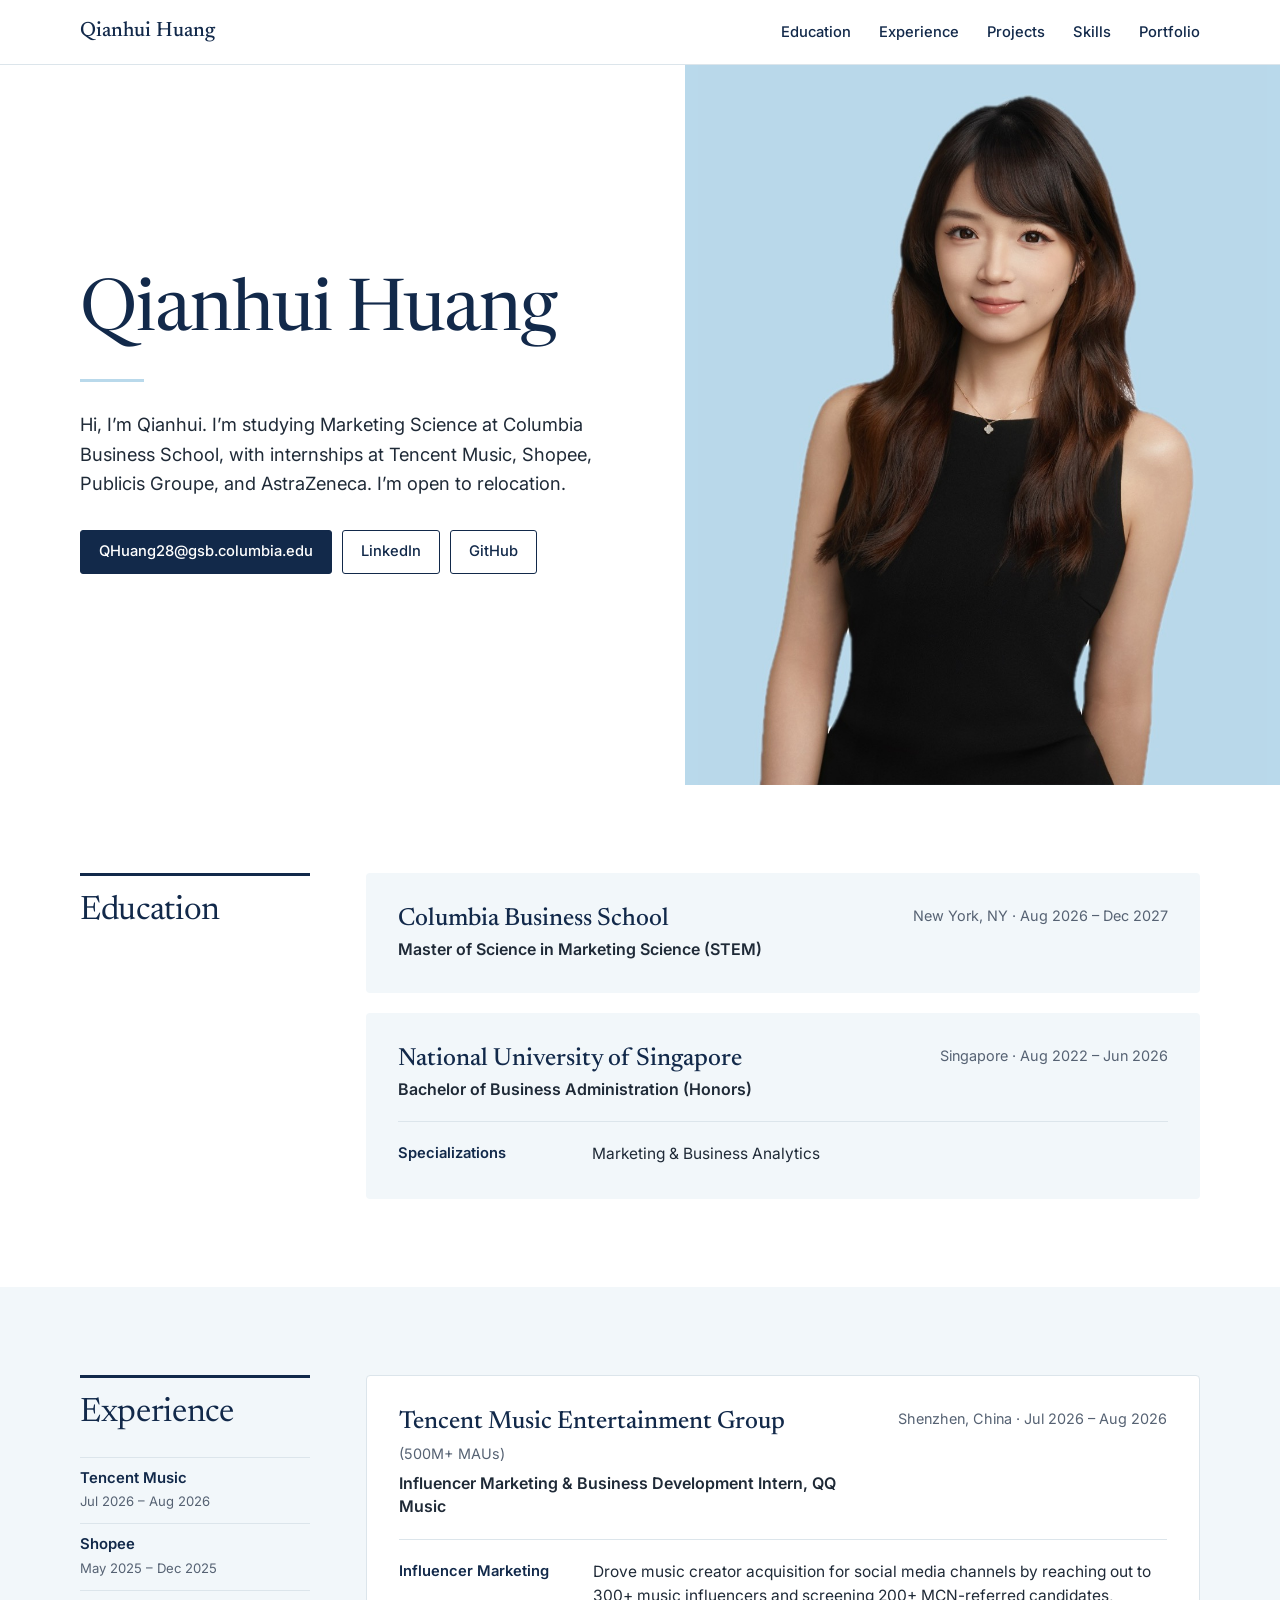
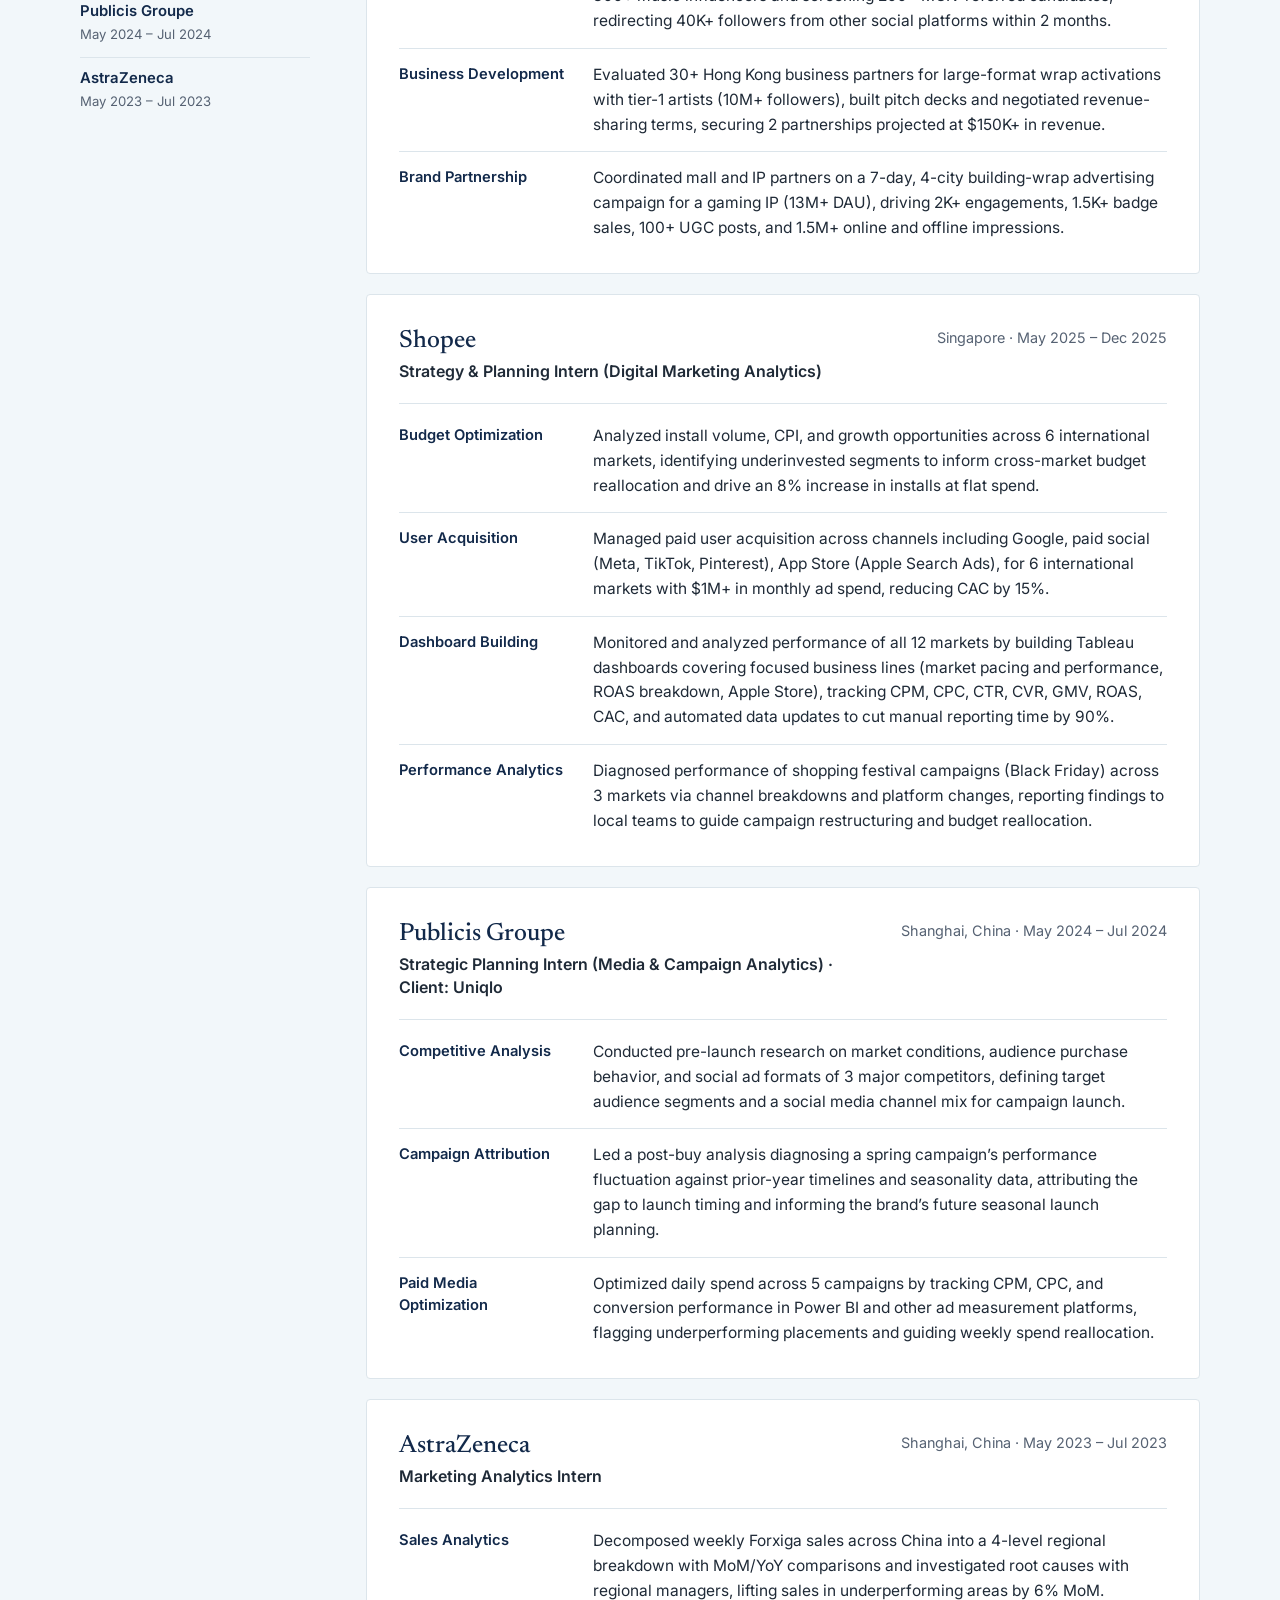
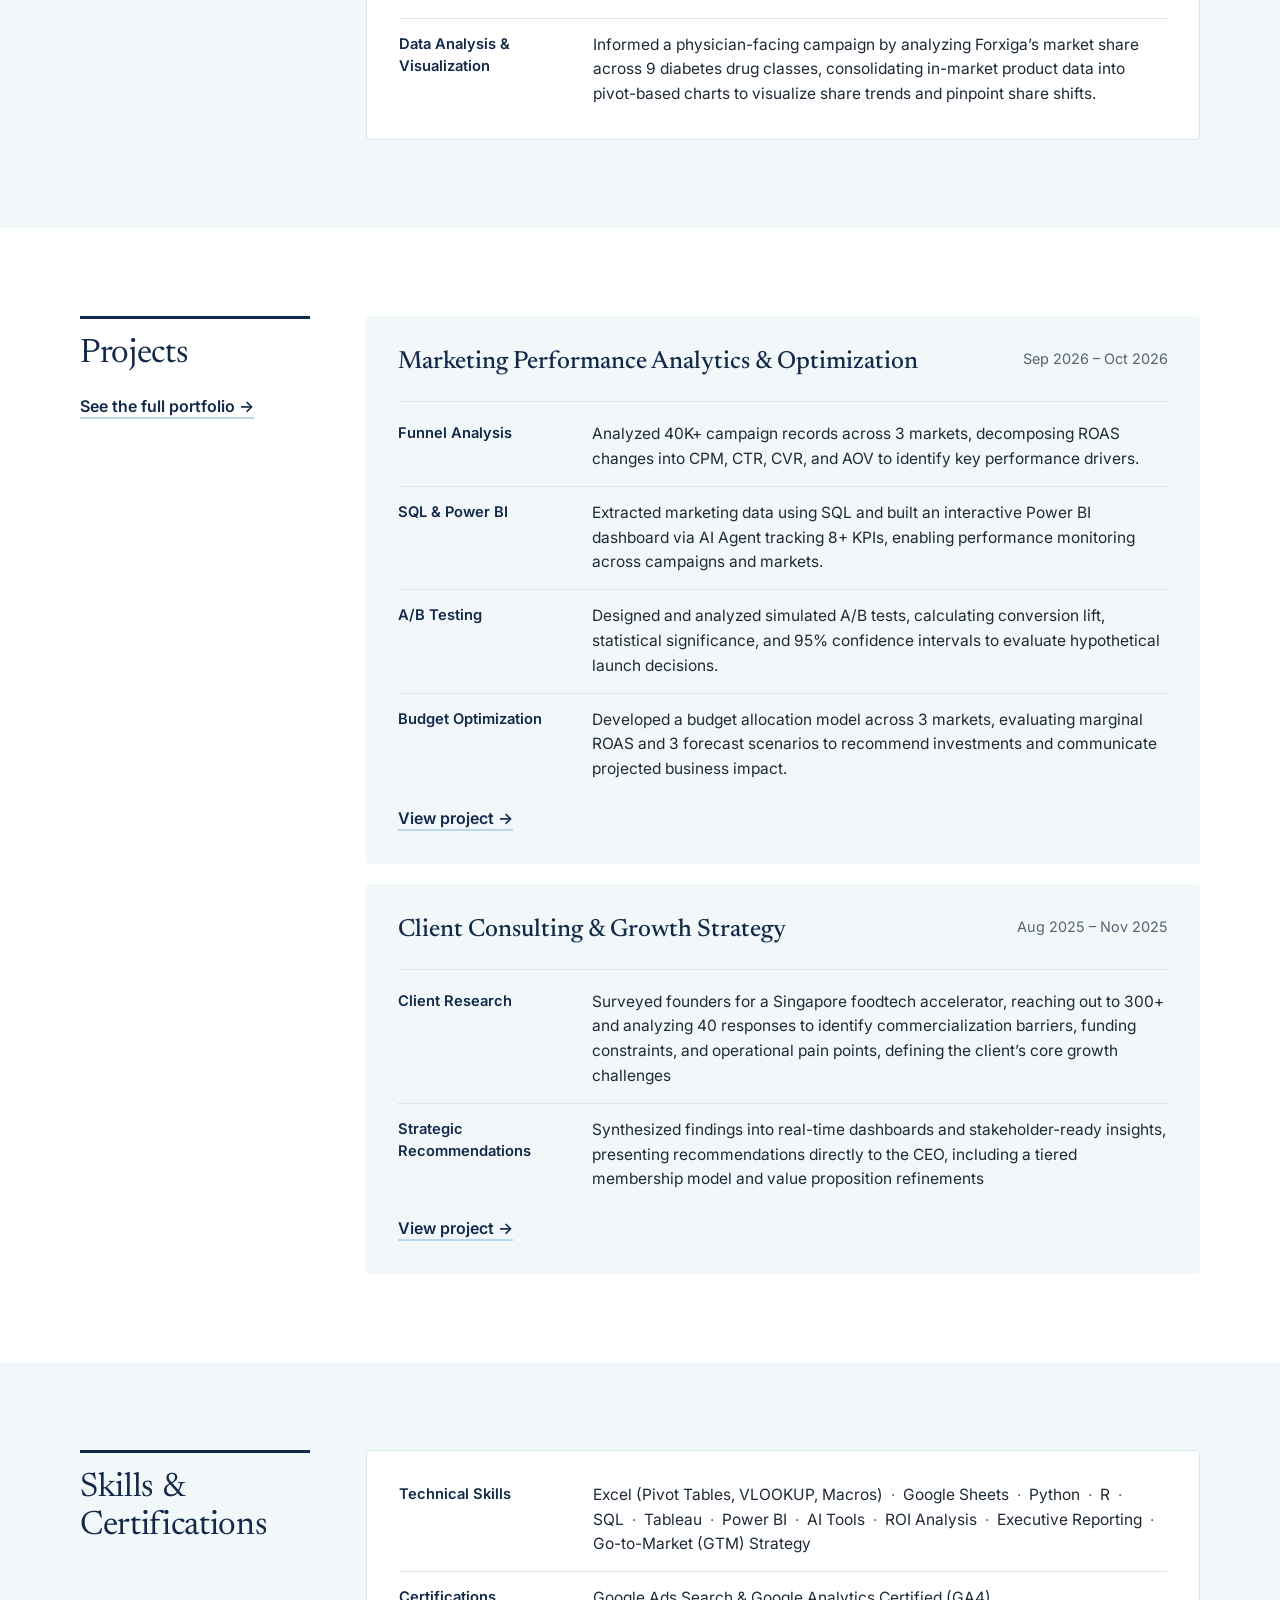
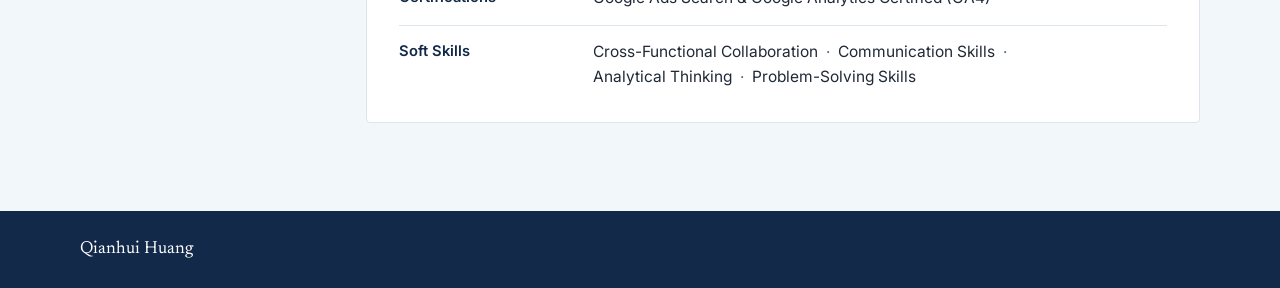
==== commit 51645a70: "Update site to latest resume and add portfolio Co-Authored-By: Claude Opus 5.5 <noreply@anthropic.co" ====
--- a/index.html
+++ b/index.html
@@ -4,360 +4,12 @@
   <meta charset="utf-8">
   <meta name="viewport" content="width=device-width, initial-scale=1">
   <title>Qianhui Huang</title>
-  <meta name="description" content="Qianhui Huang: Master of Science in Marketing Science student at Columbia Business School.">
-  <link rel="icon" href="data:image/svg+xml,%3Csvg xmlns='http://www.w3.org/2000/svg' viewBox='0 0 32 32'%3E%3Crect width='32' height='32' rx='16' fill='%23B9D9EB'/%3E%3Ctext x='16' y='21.5' font-family='Georgia,serif' font-size='15' text-anchor='middle' fill='%23111111'%3EQH%3C/text%3E%3C/svg%3E">
+  <meta name="description" content="Qianhui Huang: Master of Science in Marketing Science student at Columbia Business School, focused on marketing analytics.">
+  <link rel="icon" href="data:image/svg+xml,%3Csvg xmlns='http://www.w3.org/2000/svg' viewBox='0 0 32 32'%3E%3Crect width='32' height='32' rx='16' fill='%23B9D9EB'/%3E%3Ctext x='16' y='21.5' font-family='Georgia,serif' font-size='15' text-anchor='middle' fill='%2312294A'%3EQH%3C/text%3E%3C/svg%3E">
   <link rel="preconnect" href="https://fonts.googleapis.com">
   <link rel="preconnect" href="https://fonts.gstatic.com" crossorigin>
   <link href="https://fonts.googleapis.com/css2?family=Inter:wght@400;500;600&family=Newsreader:opsz,wght@6..72,400;6..72,500&display=swap" rel="stylesheet">
-  <style>
-    :root {
-      color-scheme: light;
-      --columbia: #B9D9EB;
-      --tint: #F2F7FA;
-      --navy: #12294A;
-      --text: #1F2A37;
-      --muted: #566273;
-      --line: #DCE5EB;
-      --white: #FFFFFF;
-      --serif: "Newsreader", Georgia, "Times New Roman", serif;
-      --sans: "Inter", system-ui, -apple-system, "Segoe UI", Roboto, sans-serif;
-      --nav-height: 64px;
-      --gutter: 40px;
-    }
-
-    * { box-sizing: border-box; }
-
-    html {
-      scroll-behavior: smooth;
-      scroll-padding-top: calc(var(--nav-height) + 24px);
-      -webkit-text-size-adjust: 100%;
-    }
-
-    body {
-      margin: 0;
-      background: var(--white);
-      color: var(--text);
-      font: 400 1rem/1.6 var(--sans);
-      -webkit-font-smoothing: antialiased;
-    }
-
-    a { color: inherit; }
-    a:focus-visible { outline: 2px solid var(--navy); outline-offset: 3px; }
-    h1, h2, h3, p, ul { margin: 0; }
-    ul { padding: 0; list-style: none; }
-    img { display: block; max-width: 100%; }
-
-    .wrap {
-      width: min(1200px, 100%);
-      margin-inline: auto;
-      padding-inline: var(--gutter);
-    }
-
-    .skip {
-      position: absolute;
-      left: 16px;
-      top: -60px;
-      z-index: 20;
-      padding: 8px 14px;
-      background: var(--navy);
-      color: var(--white);
-    }
-    .skip:focus { top: 12px; }
-
-    /* Navigation */
-    .nav {
-      position: sticky;
-      top: 0;
-      z-index: 10;
-      background: var(--white);
-      border-bottom: 1px solid var(--line);
-    }
-
-    .nav .wrap {
-      display: flex;
-      align-items: center;
-      justify-content: space-between;
-      gap: 16px;
-      min-height: var(--nav-height);
-    }
-
-    .brand {
-      color: var(--navy);
-      font: 500 1.3rem/1 var(--serif);
-      text-decoration: none;
-      white-space: nowrap;
-    }
-
-    .nav ul { display: flex; gap: 32px; }
-
-    .nav li a {
-      color: var(--navy);
-      font-size: .92rem;
-      font-weight: 500;
-      text-decoration: none;
-      text-decoration-color: var(--columbia);
-      text-decoration-thickness: 2px;
-      text-underline-offset: 7px;
-      white-space: nowrap;
-    }
-
-    .nav li a:hover { text-decoration-line: underline; }
-
-    /* Intro: text beside a full-height portrait */
-    .hero {
-      display: grid;
-      grid-template-columns: minmax(0, 1.15fr) minmax(0, 1fr);
-      min-height: min(calc(100vh - var(--nav-height)), 720px);
-    }
-
-    .hero-text {
-      align-self: center;
-      padding-block: 64px;
-      padding-right: 64px;
-      padding-left: max(var(--gutter), calc((100vw - 1200px) / 2 + var(--gutter)));
-    }
-
-    .hero h1 {
-      color: var(--navy);
-      font: 400 clamp(3rem, 5.6vw, 4.75rem)/1.05 var(--serif);
-      letter-spacing: -.015em;
-    }
-
-    .hero h1::after {
-      content: "";
-      display: block;
-      width: 64px;
-      height: 3px;
-      margin-top: 28px;
-      background: var(--columbia);
-    }
-
-    .lede {
-      max-width: 33em;
-      margin-top: 28px;
-      font-size: 1.14rem;
-      line-height: 1.6;
-    }
-
-    .contact {
-      display: flex;
-      flex-wrap: wrap;
-      gap: 10px;
-      margin-top: 32px;
-    }
-
-    .contact a {
-      display: inline-flex;
-      align-items: center;
-      min-height: 44px;
-      padding: 8px 18px;
-      border: 1px solid var(--navy);
-      border-radius: 3px;
-      color: var(--navy);
-      font-size: .92rem;
-      font-weight: 500;
-      overflow-wrap: anywhere;
-      text-decoration: none;
-      transition: background-color .15s ease, color .15s ease;
-    }
-
-    .contact a:hover,
-    .contact a.primary { background: var(--navy); color: var(--white); }
-    .contact a.primary:hover { background: var(--white); color: var(--navy); }
-
-    .hero-photo { position: relative; background: var(--columbia); }
-
-    .portrait {
-      position: absolute;
-      inset: 0;
-      width: 100%;
-      height: 100%;
-      object-fit: contain;
-      object-position: center bottom;
-    }
-
-    /* Sections: title on the left, content on the right */
-    section { padding-block: 88px; }
-    #experience { background: var(--tint); }
-
-    .section-grid {
-      display: grid;
-      grid-template-columns: 230px minmax(0, 1fr);
-      gap: 56px;
-    }
-
-    .side { align-self: start; }
-    #experience .side { position: sticky; top: calc(var(--nav-height) + 24px); }
-
-    h2 {
-      padding-top: 16px;
-      border-top: 3px solid var(--navy);
-      color: var(--navy);
-      font: 400 2.1rem/1.15 var(--serif);
-      letter-spacing: -.01em;
-    }
-
-    /* Entries */
-    .card {
-      padding: 32px;
-      background: var(--tint);
-      border-radius: 4px;
-    }
-
-    #experience .card {
-      background: var(--white);
-      border: 1px solid var(--line);
-    }
-
-    .card + .card { margin-top: 20px; }
-
-    .card-head {
-      display: grid;
-      grid-template-columns: minmax(0, 1fr) auto;
-      gap: 2px 24px;
-      padding-bottom: 20px;
-      border-bottom: 1px solid var(--line);
-    }
-
-    .org {
-      color: var(--navy);
-      font: 500 1.55rem/1.25 var(--serif);
-    }
-
-    .org small {
-      font: 400 .9rem/1.4 var(--sans);
-      color: var(--muted);
-      white-space: nowrap;
-    }
-
-    .role { grid-column: 1; font-weight: 600; line-height: 1.45; }
-
-    .meta {
-      grid-column: 2;
-      grid-row: 1 / span 2;
-      color: var(--muted);
-      font-size: .9rem;
-      line-height: 1.5;
-      text-align: right;
-      white-space: pre-line;
-    }
-
-    .details > div,
-    .points li,
-    .extras > div {
-      display: grid;
-      grid-template-columns: 170px minmax(0, 1fr);
-      gap: 24px;
-      padding-block: 14px;
-      font-size: .97rem;
-      line-height: 1.6;
-    }
-
-    .details { padding-top: 6px; }
-    .points { padding-top: 6px; }
-    .points { margin-bottom: -14px; }
-    .details { margin-bottom: -14px; }
-
-    .details > div + div,
-    .points li + li,
-    .extras > div + div { border-top: 1px solid var(--line); }
-
-    .label,
-    .points h3,
-    .extras h3 {
-      color: var(--navy);
-      font: 600 .92rem/1.5 var(--sans);
-    }
-
-    /* Employer shortcuts under the Experience title */
-    .grid { margin-top: 24px; }
-
-    .grid a {
-      display: block;
-      padding-block: 10px;
-      border-top: 1px solid var(--line);
-      text-decoration: none;
-    }
-
-    .grid strong {
-      display: block;
-      color: var(--navy);
-      font-size: .93rem;
-      font-weight: 600;
-      line-height: 1.35;
-      text-decoration-color: var(--columbia);
-      text-decoration-thickness: 2px;
-      text-underline-offset: 4px;
-    }
-
-    .grid a:hover strong { text-decoration-line: underline; }
-    .grid span { color: var(--muted); font-size: .82rem; }
-
-    /* Additional information */
-    .extras {
-      padding: 18px 32px;
-      background: var(--tint);
-      border-radius: 4px;
-    }
-
-    .chips { display: flex; flex-wrap: wrap; }
-    .chips li:not(:last-child)::after { content: "·"; margin-inline: 8px; color: var(--muted); }
-
-    footer {
-      padding-block: 28px;
-      background: var(--navy);
-      color: var(--white);
-      font: 400 1.1rem/1.2 var(--serif);
-    }
-
-    @media (max-width: 960px) {
-      .section-grid { grid-template-columns: minmax(0, 1fr); gap: 28px; }
-      #experience .side { position: static; }
-      .grid {
-        display: grid;
-        grid-template-columns: repeat(4, minmax(0, 1fr));
-        gap: 0 16px;
-      }
-    }
-
-    @media (max-width: 760px) {
-      :root { --gutter: 24px; }
-      .hero { grid-template-columns: minmax(0, 1fr); min-height: 0; }
-      .hero-text { padding: 48px var(--gutter); }
-      .hero-photo { aspect-ratio: 988 / 1249; }
-      section { padding-block: 60px; }
-      .grid { grid-template-columns: repeat(2, minmax(0, 1fr)); }
-      .card-head { grid-template-columns: minmax(0, 1fr); }
-      .meta { grid-column: 1; grid-row: auto; margin-top: 4px; text-align: left; }
-      .org small { white-space: normal; }
-      .details > div,
-      .points li,
-      .extras > div { grid-template-columns: minmax(0, 1fr); gap: 2px; }
-    }
-
-    @media (max-width: 520px) {
-      :root { --nav-height: 56px; --gutter: 16px; }
-      .brand { font-size: 0; }
-      .brand::after { content: "QH"; font-size: 1.2rem; }
-      .nav .wrap { gap: 8px; }
-      .nav ul { gap: 14px; }
-      .nav li a { font-size: .85rem; }
-      .card { padding: 20px 16px; }
-      .extras { padding: 10px 16px; }
-    }
-
-    @media (prefers-reduced-motion: reduce) {
-      html { scroll-behavior: auto; }
-      * { transition: none !important; }
-    }
-
-    @media print {
-      .nav, .grid, .skip { display: none; }
-      html { scroll-padding-top: 0; }
-      .hero { min-height: 0; }
-      .card { break-inside: avoid; }
-    }
-  </style>
+  <link rel="stylesheet" href="styles.css">
 </head>
 <body>
   <a class="skip" href="#education">Skip to content</a>
@@ -365,11 +17,13 @@
   <header class="nav">
     <div class="wrap">
       <a class="brand" href="#top" aria-label="Qianhui Huang, back to top">Qianhui Huang</a>
-      <nav aria-label="Sections">
+      <nav aria-label="Site">
         <ul>
           <li><a href="#education">Education</a></li>
           <li><a href="#experience">Experience</a></li>
-          <li><a href="#additional">Additional Info</a></li>
+          <li><a href="#projects">Projects</a></li>
+          <li><a href="#skills">Skills</a></li>
+          <li><a href="portfolio.html">Portfolio</a></li>
         </ul>
       </nav>
     </div>
@@ -379,7 +33,7 @@
     <div class="hero">
       <div class="hero-text">
         <h1>Qianhui Huang</h1>
-        <p class="lede">Hi, I’m Qianhui. I’m studying Marketing Science at Columbia Business School, with internships at Tencent Music, Shopee, Publicis Groupe, and AstraZeneca.</p>
+        <p class="lede">Hi, I’m Qianhui. I’m studying Marketing Science at Columbia Business School, with internships at Tencent Music, Shopee, Publicis Groupe, and AstraZeneca. I’m open to relocation.</p>
         <div class="contact">
           <a class="primary" href="mailto:QHuang28@gsb.columbia.edu">QHuang28@gsb.columbia.edu</a>
           <a href="https://www.linkedin.com/in/qianhuihuang" target="_blank" rel="noopener">LinkedIn</a>
@@ -397,184 +51,212 @@
           <h2>Education</h2>
         </div>
         <div class="main">
-        <div class="edu">
-          <article class="card">
-            <div class="card-head"><h3 class="org">Columbia Business School</h3>
-            <p class="role">Master of Science in Marketing Science (STEM)</p>
-            <p class="meta">New York, NY · Aug 2026 – (Expected) Dec 2027</p></div>
+          <article class="card">
+            <div class="card-head">
+              <h3 class="org">Columbia Business School</h3>
+              <p class="role">Master of Science in Marketing Science (STEM)</p>
+              <p class="meta">New York, NY · Aug 2026 – Dec 2027</p>
+            </div>
+          </article>
+
+          <article class="card">
+            <div class="card-head">
+              <h3 class="org">National University of Singapore</h3>
+              <p class="role">Bachelor of Business Administration (Honors)</p>
+              <p class="meta">Singapore · Aug 2022 – Jun 2026</p>
+            </div>
             <div class="details">
               <div>
-                <span class="label">Related Coursework</span>
-                Statistical Modeling &amp; Decision Making (PhD), Python for Data Science (PhD), Databases for Business Analytics (MBA), Digital Marketing in the AI Era (MBA), Media Planning &amp; Growth Marketing, Retail Analytics (MBA)
+                <span class="label">Specializations</span>
+                Marketing &amp; Business Analytics
               </div>
             </div>
           </article>
-
-          <article class="card">
-            <div class="card-head"><h3 class="org">National University of Singapore</h3>
-            <p class="role">Bachelor of Business Administration (Honours)</p>
-            <p class="meta">Singapore · Aug 2022 – Jul 2026</p></div>
-            <div class="details">
-              <div>
-                <span class="label">Double Specializations</span>
-                Marketing, Business Analytics
-              </div>
-              <div>
-                <span class="label">Exchange Program</span>
-                Winter Exchange at Yonsei University (Korea); Winter Exchange at Shanghai Jiao Tong University (China)
-              </div>
-              <div>
-                <span class="label">Leadership</span>
-                Marketing Director, NUS Chinese Society
-              </div>
-            </div>
-          </article>
-        </div>
-        </div>
-      </div>
-    </section>
-
-    <section id="experience">
-      <div class="wrap section-grid">
-        <div class="side">
+        </div>
+      </div>
+    </section>
+
+    <section id="experience" class="band-tint">
+      <div class="wrap section-grid">
+        <div class="side sticky">
           <h2>Experience</h2>
           <nav class="grid" aria-label="Jump to an employer">
-          <a href="#tencent"><strong>Tencent Music</strong><span>Jul 2026 – Aug 2026</span></a>
-          <a href="#shopee"><strong>Shopee</strong><span>May 2025 – Dec 2025</span></a>
-          <a href="#publicis"><strong>Publicis Groupe</strong><span>May 2024 – Jul 2024</span></a>
-          <a href="#astrazeneca"><strong>AstraZeneca</strong><span>May 2023 – Jul 2023</span></a>
-        </nav>
-        </div>
-        <div class="main">
-        
-
-        <article class="card job" id="tencent">
-          <div class="card-head">
-            <h3 class="org">Tencent Music Entertainment Group <small>(500M+ MAUs)</small></h3>
-            <p class="role">Influencer Marketing &amp; Business Development Intern, QQ Music</p>
-            <p class="meta">Shenzhen, China · Jul 2026 – Aug 2026</p>
+            <a href="#tencent"><strong>Tencent Music</strong><span>Jul 2026 – Aug 2026</span></a>
+            <a href="#shopee"><strong>Shopee</strong><span>May 2025 – Dec 2025</span></a>
+            <a href="#publicis"><strong>Publicis Groupe</strong><span>May 2024 – Jul 2024</span></a>
+            <a href="#astrazeneca"><strong>AstraZeneca</strong><span>May 2023 – Jul 2023</span></a>
+          </nav>
+        </div>
+        <div class="main">
+          <article class="card" id="tencent">
+            <div class="card-head">
+              <h3 class="org">Tencent Music Entertainment Group <small>(500M+ MAUs)</small></h3>
+              <p class="role">Influencer Marketing &amp; Business Development Intern, QQ Music</p>
+              <p class="meta">Shenzhen, China · Jul 2026 – Aug 2026</p>
+            </div>
+            <ul class="points">
+              <li>
+                <h4 class="label">Influencer Marketing</h4>
+                Drove music creator acquisition for social media channels by reaching out to 300+ music influencers and screening 200+ MCN-referred candidates, redirecting 40K+ followers from other social platforms within 2 months.
+              </li>
+              <li>
+                <h4 class="label">Business Development</h4>
+                Evaluated 30+ Hong Kong business partners for large-format wrap activations with tier-1 artists (10M+ followers), built pitch decks and negotiated revenue-sharing terms, securing 2 partnerships projected at $150K+ in revenue.
+              </li>
+              <li>
+                <h4 class="label">Brand Partnership</h4>
+                Coordinated mall and IP partners on a 7-day, 4-city building-wrap advertising campaign for a gaming IP (13M+ DAU), driving 2K+ engagements, 1.5K+ badge sales, 100+ UGC posts, and 1.5M+ online and offline impressions.
+              </li>
+            </ul>
+          </article>
+
+          <article class="card" id="shopee">
+            <div class="card-head">
+              <h3 class="org">Shopee</h3>
+              <p class="role">Strategy &amp; Planning Intern (Digital Marketing Analytics)</p>
+              <p class="meta">Singapore · May 2025 – Dec 2025</p>
+            </div>
+            <ul class="points">
+              <li>
+                <h4 class="label">Budget Optimization</h4>
+                Analyzed install volume, CPI, and growth opportunities across 6 international markets, identifying underinvested segments to inform cross-market budget reallocation and drive an 8% increase in installs at flat spend.
+              </li>
+              <li>
+                <h4 class="label">User Acquisition</h4>
+                Managed paid user acquisition across channels including Google, paid social (Meta, TikTok, Pinterest), App Store (Apple Search Ads), for 6 international markets with $1M+ in monthly ad spend, reducing CAC by 15%.
+              </li>
+              <li>
+                <h4 class="label">Dashboard Building</h4>
+                Monitored and analyzed performance of all 12 markets by building Tableau dashboards covering focused business lines (market pacing and performance, ROAS breakdown, Apple Store), tracking CPM, CPC, CTR, CVR, GMV, ROAS, CAC, and automated data updates to cut manual reporting time by 90%.
+              </li>
+              <li>
+                <h4 class="label">Performance Analytics</h4>
+                Diagnosed performance of shopping festival campaigns (Black Friday) across 3 markets via channel breakdowns and platform changes, reporting findings to local teams to guide campaign restructuring and budget reallocation.
+              </li>
+            </ul>
+          </article>
+
+          <article class="card" id="publicis">
+            <div class="card-head">
+              <h3 class="org">Publicis Groupe</h3>
+              <p class="role">Strategic Planning Intern (Media &amp; Campaign Analytics) · Client: Uniqlo</p>
+              <p class="meta">Shanghai, China · May 2024 – Jul 2024</p>
+            </div>
+            <ul class="points">
+              <li>
+                <h4 class="label">Competitive Analysis</h4>
+                Conducted pre-launch research on market conditions, audience purchase behavior, and social ad formats of 3 major competitors, defining target audience segments and a social media channel mix for campaign launch.
+              </li>
+              <li>
+                <h4 class="label">Campaign Attribution</h4>
+                Led a post-buy analysis diagnosing a spring campaign’s performance fluctuation against prior-year timelines and seasonality data, attributing the gap to launch timing and informing the brand’s future seasonal launch planning.
+              </li>
+              <li>
+                <h4 class="label">Paid Media Optimization</h4>
+                Optimized daily spend across 5 campaigns by tracking CPM, CPC, and conversion performance in Power BI and other ad measurement platforms, flagging underperforming placements and guiding weekly spend reallocation.
+              </li>
+            </ul>
+          </article>
+
+          <article class="card" id="astrazeneca">
+            <div class="card-head">
+              <h3 class="org">AstraZeneca</h3>
+              <p class="role">Marketing Analytics Intern</p>
+              <p class="meta">Shanghai, China · May 2023 – Jul 2023</p>
+            </div>
+            <ul class="points">
+              <li>
+                <h4 class="label">Sales Analytics</h4>
+                Decomposed weekly Forxiga sales across China into a 4-level regional breakdown with MoM/YoY comparisons and investigated root causes with regional managers, lifting sales in underperforming areas by 6% MoM.
+              </li>
+              <li>
+                <h4 class="label">Data Analysis &amp; Visualization</h4>
+                Informed a physician-facing campaign by analyzing Forxiga’s market share across 9 diabetes drug classes, consolidating in-market product data into pivot-based charts to visualize share trends and pinpoint share shifts.
+              </li>
+            </ul>
+          </article>
+        </div>
+      </div>
+    </section>
+
+    <section id="projects">
+      <div class="wrap section-grid">
+        <div class="side">
+          <h2>Projects</h2>
+          <a class="card-link" href="portfolio.html">See the full portfolio →</a>
+        </div>
+        <div class="main">
+          <article class="card">
+            <div class="card-head">
+              <h3 class="org">Marketing Performance Analytics &amp; Optimization</h3>
+              <p class="meta">Sep 2026 – Oct 2026</p>
+            </div>
+            <ul class="points">
+              <li>
+                <h4 class="label">Funnel Analysis</h4>
+                Analyzed 40K+ campaign records across 3 markets, decomposing ROAS changes into CPM, CTR, CVR, and AOV to identify key performance drivers.
+              </li>
+              <li>
+                <h4 class="label">SQL &amp; Power BI</h4>
+                Extracted marketing data using SQL and built an interactive Power BI dashboard via AI Agent tracking 8+ KPIs, enabling performance monitoring across campaigns and markets.
+              </li>
+              <li>
+                <h4 class="label">A/B Testing</h4>
+                Designed and analyzed simulated A/B tests, calculating conversion lift, statistical significance, and 95% confidence intervals to evaluate hypothetical launch decisions.
+              </li>
+              <li>
+                <h4 class="label">Budget Optimization</h4>
+                Developed a budget allocation model across 3 markets, evaluating marginal ROAS and 3 forecast scenarios to recommend investments and communicate projected business impact.
+              </li>
+            </ul>
+            <a class="card-link" href="projects/marketing-performance-analytics.html">View project →</a>
+          </article>
+
+          <article class="card">
+            <div class="card-head">
+              <h3 class="org">Client Consulting &amp; Growth Strategy</h3>
+              <p class="meta">Aug 2025 – Nov 2025</p>
+            </div>
+            <ul class="points">
+              <li>
+                <h4 class="label">Client Research</h4>
+                Surveyed founders for a Singapore foodtech accelerator, reaching out to 300+ and analyzing 40 responses to identify commercialization barriers, funding constraints, and operational pain points, defining the client’s core growth challenges
+              </li>
+              <li>
+                <h4 class="label">Strategic Recommendations</h4>
+                Synthesized findings into real-time dashboards and stakeholder-ready insights, presenting recommendations directly to the CEO, including a tiered membership model and value proposition refinements
+              </li>
+            </ul>
+            <a class="card-link" href="projects/client-consulting-growth-strategy.html">View project →</a>
+          </article>
+        </div>
+      </div>
+    </section>
+
+    <section id="skills" class="band-tint">
+      <div class="wrap section-grid">
+        <div class="side">
+          <h2>Skills &amp; Certifications</h2>
+        </div>
+        <div class="main">
+          <div class="extras">
+            <div>
+              <h3>Technical Skills</h3>
+              <ul class="chips">
+                <li>Excel (Pivot Tables, VLOOKUP, Macros)</li><li>Google Sheets</li><li>Python</li><li>R</li><li>SQL</li><li>Tableau</li><li>Power BI</li><li>AI Tools</li><li>ROI Analysis</li><li>Executive Reporting</li><li>Go-to-Market (GTM) Strategy</li>
+              </ul>
+            </div>
+            <div>
+              <h3>Certifications</h3>
+              <p>Google Ads Search &amp; Google Analytics Certified (GA4)</p>
+            </div>
+            <div>
+              <h3>Soft Skills</h3>
+              <ul class="chips">
+                <li>Cross-Functional Collaboration</li><li>Communication Skills</li><li>Analytical Thinking</li><li>Problem-Solving Skills</li>
+              </ul>
+            </div>
           </div>
-          <ul class="points">
-            <li>
-              <h3>Influencer Marketing</h3>
-              Drove music creator acquisition for social media channels by reaching out to 300+ music influencers and screening 200+ MCN-referred candidates, redirecting 40K+ followers from other social platforms within 2 months
-            </li>
-            <li>
-              <h3>BD</h3>
-              Evaluated 30+ Hong Kong business partners for large-format wrap activations with multinational tier-1 artists (10M+ followers), built pitch decks and negotiated revenue-sharing terms, securing 2 partnerships projected at $150K+ in revenue
-            </li>
-            <li>
-              <h3>Brand Partnership</h3>
-              Coordinated mall and IP partners on a 7-day, 4-city building wrap activation for a gaming IP (13M+ DAU), driving 2K+ engagement, 1.5K+ badge sales, 100+ UGC posts, and 1.5M+ online and offline impressions
-            </li>
-          </ul>
-        </article>
-
-        <article class="card job" id="shopee">
-          <div class="card-head">
-            <h3 class="org">Shopee</h3>
-            <p class="role">Strategy &amp; Planning Intern, Digital Marketing</p>
-            <p class="meta">Singapore · May 2025 – Dec 2025</p>
-          </div>
-          <ul class="points">
-            <li>
-              <h3>User Acquisition</h3>
-              Managed paid user acquisition across channels including Google, Paid social (Meta, TikTok, Pinterest), App Store (ASA, UAC), for 6 international markets with $1M+ in monthly ad spend, reducing CAC by 15%
-            </li>
-            <li>
-              <h3>Dashboard Building</h3>
-              Monitored and analyzed performance of all 12 markets by building dashboards covering focused business lines (market pacing and performance, ROAS breakdown, Apple Store), tracking Traffic side (Impression, CPM, Click, CPC, CTR), conversion side (GMV, Purchase, CVR, AOV), Efficiency (ROAS), User side (Daily New User, Daily New Customer, CAC), and automated data updates to cut manual reporting time by 90%
-            </li>
-            <li>
-              <h3>Budget Reallocation</h3>
-              Quantified iOS install volume and acquisition cost across 6 international markets with high penetration of older iOS models, sizing incremental iOS spend opportunities to guide a budget reallocation that lifted installs 8% at flat spend
-            </li>
-            <li>
-              <h3>Strategy &amp; Planning</h3>
-              Projected KPI targets and performance benchmarks for shopping festival campaigns (Black Friday) across 6 markets based on planned budget, prior campaign results, market dynamics, and local teams’ campaign strategies
-            </li>
-          </ul>
-        </article>
-
-        <article class="card job" id="publicis">
-          <div class="card-head">
-            <h3 class="org">Publicis Groupe</h3>
-            <p class="role">Strategic Planning Intern, Uniqlo</p>
-            <p class="meta">Shanghai, China · May 2024 – Jul 2024</p>
-          </div>
-          <ul class="points">
-            <li>
-              <h3>Media Planning</h3>
-              Assessed 57 LED placements across 7 cities on cost, foot traffic, CPM, and proximity to 300+ stores, consolidating a $2M+ media option pool for fall denim, and developed online-offline creative concepts for a summer pop-up
-            </li>
-            <li>
-              <h3>Competitive Analysis</h3>
-              Conducted pre-launch research on market conditions, audience purchase behavior, and social ad formats of 3 major competitors, defining target audience segments and a channel mix across different social media for campaign launch
-            </li>
-            <li>
-              <h3>Campaign Attribution</h3>
-              Led a post-buy analysis diagnosing a spring campaign’s performance fluctuation against prior-year timelines and seasonality data, attributing the gap to launch timing and informing the brand’s future seasonal launch planning
-            </li>
-            <li>
-              <h3>Paid Media Optimization</h3>
-              Optimized daily spend across 5 campaigns by tracking CPM, CPC, and conversion performance in Power BI and other ad measurement platforms, flagging underperforming placements and guiding weekly spend reallocation
-            </li>
-          </ul>
-        </article>
-
-        <article class="card job" id="astrazeneca">
-          <div class="card-head">
-            <h3 class="org">AstraZeneca</h3>
-            <p class="role">Marketing Intern</p>
-            <p class="meta">Shanghai, China · May 2023 – Jul 2023</p>
-          </div>
-          <ul class="points">
-            <li>
-              <h3>Performance Analytics</h3>
-              Decomposed weekly Forxiga sales across China into a 4-level regional breakdown with MoM/YoY comparisons and investigated root causes with regional managers, lifting sales in underperforming areas 6% MoM
-            </li>
-            <li>
-              <h3>Data Analysis &amp; Visualization</h3>
-              Informed a physician-facing campaign by analyzing Forxiga’s market share across 9 diabetes drug classes, consolidating in-market product data into pivot-based charts to visualize share trends and pinpoint share shifts
-            </li>
-          </ul>
-        </article>
-        </div>
-      </div>
-    </section>
-
-    <section id="additional">
-      <div class="wrap section-grid">
-        <div class="side">
-          <h2>Additional Information</h2>
-        </div>
-        <div class="main">
-        <div class="extras">
-          <div>
-            <h3>Technical Skills</h3>
-            <ul class="chips">
-              <li>Excel</li><li>Python</li><li>R</li><li>SQL</li><li>Tableau</li><li>Canva</li><li>Photoshop</li><li>Video Editing</li>
-            </ul>
-          </div>
-          <div>
-            <h3>Soft Skills</h3>
-            <ul class="chips">
-              <li>Cross-Functional Collaboration</li><li>Communication Skills</li><li>Analytical Thinking</li><li>Attention to Detail</li><li>Results Orientation</li>
-            </ul>
-          </div>
-          <div>
-            <h3>Certifications</h3>
-            <ul class="chips">
-              <li>Google Ads Search Certification</li><li>Google Analytics Certification</li>
-            </ul>
-          </div>
-          <div>
-            <h3>Interest</h3>
-            <ul class="chips">
-              <li>Pilates</li><li>Piano &amp; Electone</li><li>Tarot</li>
-            </ul>
-          </div>
-        </div>
         </div>
       </div>
     </section>
--- a/styles.css
+++ b/styles.css
@@ -0,0 +1,583 @@
+/* Shared styles for every page on the site. */
+
+:root {
+  color-scheme: light;
+  --columbia: #B9D9EB;
+  --tint: #F2F7FA;
+  --navy: #12294A;
+  --text: #1F2A37;
+  --muted: #566273;
+  --line: #DCE5EB;
+  --white: #FFFFFF;
+  --serif: "Newsreader", Georgia, "Times New Roman", serif;
+  --sans: "Inter", system-ui, -apple-system, "Segoe UI", Roboto, sans-serif;
+  --nav-height: 64px;
+  --gutter: 40px;
+}
+
+* { box-sizing: border-box; }
+
+html {
+  scroll-behavior: smooth;
+  scroll-padding-top: calc(var(--nav-height) + 24px);
+  -webkit-text-size-adjust: 100%;
+}
+
+body {
+  margin: 0;
+  background: var(--white);
+  color: var(--text);
+  font: 400 1rem/1.6 var(--sans);
+  overflow-wrap: break-word;
+  -webkit-font-smoothing: antialiased;
+}
+
+a { color: inherit; }
+a:focus-visible { outline: 2px solid var(--navy); outline-offset: 3px; }
+h1, h2, h3, h4, p, ul, dl, dd { margin: 0; }
+ul { padding: 0; list-style: none; }
+img { display: block; max-width: 100%; }
+
+.wrap {
+  width: min(1200px, 100%);
+  margin-inline: auto;
+  padding-inline: var(--gutter);
+}
+
+.skip {
+  position: absolute;
+  left: 16px;
+  top: -60px;
+  z-index: 20;
+  padding: 8px 14px;
+  background: var(--navy);
+  color: var(--white);
+}
+.skip:focus { top: 12px; }
+
+/* Navigation */
+.nav {
+  position: sticky;
+  top: 0;
+  z-index: 10;
+  background: var(--white);
+  border-bottom: 1px solid var(--line);
+}
+
+.nav .wrap {
+  display: flex;
+  align-items: center;
+  justify-content: space-between;
+  gap: 16px;
+  min-height: var(--nav-height);
+}
+
+.brand {
+  color: var(--navy);
+  font: 500 1.3rem/1 var(--serif);
+  text-decoration: none;
+  white-space: nowrap;
+}
+
+.nav ul { display: flex; gap: 28px; }
+
+.nav li a {
+  color: var(--navy);
+  font-size: .92rem;
+  font-weight: 500;
+  text-decoration: none;
+  text-decoration-color: var(--columbia);
+  text-decoration-thickness: 2px;
+  text-underline-offset: 7px;
+  white-space: nowrap;
+}
+
+.nav li a:hover,
+.nav li a[aria-current] { text-decoration-line: underline; }
+
+/* Home intro: text beside a full-height portrait */
+.hero {
+  display: grid;
+  grid-template-columns: minmax(0, 1.15fr) minmax(0, 1fr);
+  min-height: min(calc(100vh - var(--nav-height)), 720px);
+}
+
+.hero-text {
+  align-self: center;
+  padding-block: 64px;
+  padding-right: 64px;
+  padding-left: max(var(--gutter), calc((100vw - 1200px) / 2 + var(--gutter)));
+}
+
+.hero h1 {
+  color: var(--navy);
+  font: 400 clamp(3rem, 5.6vw, 4.75rem)/1.05 var(--serif);
+  letter-spacing: -.015em;
+}
+
+.hero h1::after {
+  content: "";
+  display: block;
+  width: 64px;
+  height: 3px;
+  margin-top: 28px;
+  background: var(--columbia);
+}
+
+.lede {
+  max-width: 33em;
+  margin-top: 28px;
+  font-size: 1.14rem;
+  line-height: 1.6;
+}
+
+.contact {
+  display: flex;
+  flex-wrap: wrap;
+  gap: 10px;
+  margin-top: 32px;
+}
+
+.contact a {
+  display: inline-flex;
+  align-items: center;
+  min-height: 44px;
+  padding: 8px 18px;
+  border: 1px solid var(--navy);
+  border-radius: 3px;
+  color: var(--navy);
+  font-size: .92rem;
+  font-weight: 500;
+  overflow-wrap: anywhere;
+  text-decoration: none;
+  transition: background-color .15s ease, color .15s ease;
+}
+
+.contact a:hover,
+.contact a.primary { background: var(--navy); color: var(--white); }
+.contact a.primary:hover { background: var(--white); color: var(--navy); }
+
+.hero-photo { position: relative; background: var(--columbia); }
+
+.portrait {
+  position: absolute;
+  inset: 0;
+  width: 100%;
+  height: 100%;
+  object-fit: contain;
+  object-position: center bottom;
+}
+
+/* Inner-page header (portfolio and project pages) */
+.page-head {
+  padding-block: 64px 56px;
+  background: var(--tint);
+  border-bottom: 1px solid var(--line);
+}
+
+.crumbs { color: var(--muted); font-size: .9rem; }
+
+.crumbs a {
+  color: var(--navy);
+  font-weight: 500;
+  text-decoration-color: var(--columbia);
+  text-decoration-thickness: 2px;
+  text-underline-offset: 4px;
+}
+
+.page-head h1 {
+  max-width: 20em;
+  margin-top: 14px;
+  color: var(--navy);
+  font: 400 clamp(2.4rem, 4.8vw, 3.6rem)/1.1 var(--serif);
+  letter-spacing: -.015em;
+}
+
+.page-head .lede { max-width: 44em; margin-top: 20px; }
+
+.tags {
+  display: flex;
+  flex-wrap: wrap;
+  gap: 8px;
+  margin-top: 24px;
+}
+
+.tags li {
+  padding: 4px 12px;
+  background: var(--white);
+  border: 1px solid var(--line);
+  border-radius: 999px;
+  font-size: .86rem;
+}
+
+/* Sections: title on the left, content on the right */
+section { padding-block: 88px; }
+.band-tint { background: var(--tint); }
+
+.section-grid {
+  display: grid;
+  grid-template-columns: 230px minmax(0, 1fr);
+  gap: 56px;
+}
+
+.side { align-self: start; }
+.side.sticky { position: sticky; top: calc(var(--nav-height) + 24px); }
+
+h2 {
+  padding-top: 16px;
+  border-top: 3px solid var(--navy);
+  color: var(--navy);
+  font: 400 2.1rem/1.15 var(--serif);
+  letter-spacing: -.01em;
+}
+
+h2 .num {
+  display: block;
+  margin-bottom: 6px;
+  color: var(--muted);
+  font: 600 .8rem/1.2 var(--sans);
+  letter-spacing: .12em;
+}
+
+/* Entries */
+.card,
+.extras {
+  background: var(--tint);
+  border-radius: 4px;
+}
+
+.card { padding: 32px; }
+.card + .card { margin-top: 20px; }
+
+.band-tint .card,
+.band-tint .extras,
+.band-tint .callout,
+.band-tint .fact {
+  background: var(--white);
+  border: 1px solid var(--line);
+}
+
+.card-head {
+  display: grid;
+  grid-template-columns: minmax(0, 1fr) auto;
+  gap: 2px 24px;
+  padding-bottom: 20px;
+  border-bottom: 1px solid var(--line);
+}
+
+.card-head:last-child { padding-bottom: 0; border-bottom: 0; }
+
+.org {
+  color: var(--navy);
+  font: 500 1.55rem/1.25 var(--serif);
+}
+
+.org small {
+  font: 400 .9rem/1.4 var(--sans);
+  color: var(--muted);
+  white-space: nowrap;
+}
+
+.role { grid-column: 1; font-weight: 600; line-height: 1.45; }
+
+.meta {
+  grid-column: 2;
+  grid-row: 1 / span 2;
+  color: var(--muted);
+  font-size: .9rem;
+  line-height: 1.5;
+  text-align: right;
+}
+
+.details > div,
+.points li,
+.extras > div {
+  display: grid;
+  grid-template-columns: 170px minmax(0, 1fr);
+  gap: 24px;
+  padding-block: 14px;
+  font-size: .97rem;
+  line-height: 1.6;
+}
+
+.details,
+.points { padding-top: 6px; margin-bottom: -14px; }
+
+.details > div + div,
+.points li + li,
+.extras > div + div { border-top: 1px solid var(--line); }
+
+.label,
+.points h3,
+.extras h3 {
+  color: var(--navy);
+  font: 600 .92rem/1.5 var(--sans);
+}
+
+.card-link {
+  display: inline-block;
+  margin-top: 24px;
+  color: var(--navy);
+  font-weight: 600;
+  text-decoration-color: var(--columbia);
+  text-decoration-thickness: 2px;
+  text-underline-offset: 5px;
+}
+
+.card-link:hover { text-decoration-color: var(--navy); }
+.side .card-link { margin-top: 20px; }
+
+/* Employer shortcuts under the Experience title */
+.grid { margin-top: 24px; }
+
+.grid a {
+  display: block;
+  padding-block: 10px;
+  border-top: 1px solid var(--line);
+  text-decoration: none;
+}
+
+.grid strong {
+  display: block;
+  color: var(--navy);
+  font-size: .93rem;
+  font-weight: 600;
+  line-height: 1.35;
+  text-decoration-color: var(--columbia);
+  text-decoration-thickness: 2px;
+  text-underline-offset: 4px;
+}
+
+.grid a:hover strong { text-decoration-line: underline; }
+.grid span { color: var(--muted); font-size: .82rem; }
+
+/* Skills */
+.extras { padding: 18px 32px; }
+.chips { display: flex; flex-wrap: wrap; }
+.chips li:not(:last-child)::after { content: "·"; margin-inline: 8px; color: var(--muted); }
+
+/* Portfolio gallery */
+.gallery {
+  display: grid;
+  grid-template-columns: repeat(3, minmax(0, 1fr));
+  gap: 24px;
+}
+
+.tile {
+  display: flex;
+  flex-direction: column;
+  overflow: hidden;
+  background: var(--white);
+  border: 1px solid var(--line);
+  border-radius: 4px;
+  text-decoration: none;
+  transition: border-color .15s ease, box-shadow .15s ease;
+}
+
+.tile:hover {
+  border-color: var(--navy);
+  box-shadow: 0 10px 30px rgba(18, 41, 74, .08);
+}
+
+.tile-cover {
+  display: flex;
+  flex-direction: column;
+  justify-content: space-between;
+  gap: 16px;
+  aspect-ratio: 16 / 10;
+  padding: 24px;
+  color: var(--navy);
+}
+
+.cover-navy { background: var(--navy); color: var(--white); }
+.cover-blue { background: var(--columbia); }
+.cover-tint { background: var(--tint); border-bottom: 1px solid var(--line); }
+
+.cover-word { font: 400 clamp(1.9rem, 3vw, 2.4rem)/1.05 var(--serif); }
+.cover-tags { font-size: .82rem; font-weight: 500; letter-spacing: .04em; }
+
+.tile-body {
+  display: flex;
+  flex: 1;
+  flex-direction: column;
+  padding: 24px;
+}
+
+.kicker { color: var(--muted); font-size: .84rem; font-weight: 500; }
+
+.tile h2 {
+  margin-top: 8px;
+  padding-top: 0;
+  border-top: 0;
+  font-size: 1.45rem;
+  line-height: 1.25;
+}
+
+.tile p { margin-top: 12px; font-size: .95rem; }
+
+.tile .card-link { margin-top: auto; padding-top: 20px; text-decoration-line: underline; }
+
+/* Project pages */
+.prose > * + * { margin-top: 18px; }
+
+.prose h3 {
+  margin-top: 32px;
+  color: var(--navy);
+  font: 600 1.02rem/1.4 var(--sans);
+}
+
+.bullets li { position: relative; padding-left: 20px; }
+.bullets li + li { margin-top: 10px; }
+
+.bullets li::before {
+  content: "";
+  position: absolute;
+  left: 2px;
+  top: .68em;
+  width: 6px;
+  height: 6px;
+  border-radius: 50%;
+  background: var(--navy);
+}
+
+.callout {
+  padding: 18px 22px;
+  background: var(--tint);
+  border-left: 4px solid var(--columbia);
+  border-radius: 0 4px 4px 0;
+}
+
+.band-tint .callout { border-left: 4px solid var(--columbia); }
+
+.badge {
+  display: inline-block;
+  padding: 4px 12px;
+  background: var(--navy);
+  color: var(--white);
+  border-radius: 999px;
+  font-size: .85rem;
+  font-weight: 600;
+  letter-spacing: .03em;
+}
+
+.facts {
+  display: grid;
+  grid-template-columns: repeat(3, minmax(0, 1fr));
+  gap: 12px;
+}
+
+.fact {
+  padding: 16px 18px;
+  background: var(--tint);
+  border-radius: 4px;
+}
+
+.fact dt { color: var(--muted); font-size: .82rem; }
+
+.fact dd {
+  margin-top: 4px;
+  color: var(--navy);
+  font: 500 1.45rem/1.2 var(--serif);
+  font-variant-numeric: tabular-nums;
+}
+
+.table-wrap { overflow-x: auto; }
+
+table {
+  width: 100%;
+  border-collapse: collapse;
+  font-size: .94rem;
+  line-height: 1.5;
+}
+
+th, td {
+  padding: 10px 12px;
+  border-bottom: 1px solid var(--line);
+  text-align: left;
+  vertical-align: top;
+}
+
+th:first-child, td:first-child { padding-left: 0; }
+th:last-child, td:last-child { padding-right: 0; }
+
+thead th {
+  border-bottom: 2px solid var(--navy);
+  color: var(--navy);
+  font-size: .86rem;
+  font-weight: 600;
+}
+
+tbody th { color: var(--navy); font-weight: 600; }
+.num-col { text-align: right; font-variant-numeric: tabular-nums; white-space: nowrap; }
+
+.pager {
+  display: flex;
+  flex-wrap: wrap;
+  justify-content: space-between;
+  gap: 16px;
+}
+
+.pager .card-link { margin-top: 0; }
+
+footer {
+  padding-block: 28px;
+  background: var(--navy);
+  color: var(--white);
+  font: 400 1.1rem/1.2 var(--serif);
+}
+
+@media (max-width: 960px) {
+  .section-grid { grid-template-columns: minmax(0, 1fr); gap: 28px; }
+  .side.sticky { position: static; }
+  .grid {
+    display: grid;
+    grid-template-columns: repeat(4, minmax(0, 1fr));
+    gap: 0 16px;
+  }
+  .gallery { grid-template-columns: repeat(2, minmax(0, 1fr)); }
+}
+
+@media (max-width: 760px) {
+  :root { --gutter: 24px; }
+  .nav ul { gap: 18px; }
+  .hero { grid-template-columns: minmax(0, 1fr); min-height: 0; }
+  .hero-text { padding: 48px var(--gutter); }
+  .hero-photo { aspect-ratio: 988 / 1249; }
+  section { padding-block: 60px; }
+  .page-head { padding-block: 44px 40px; }
+  .grid { grid-template-columns: repeat(2, minmax(0, 1fr)); }
+  .card-head { grid-template-columns: minmax(0, 1fr); }
+  .meta { grid-column: 1; grid-row: auto; margin-top: 4px; text-align: left; }
+  .org small { white-space: normal; }
+  .details > div,
+  .points li,
+  .extras > div { grid-template-columns: minmax(0, 1fr); gap: 2px; }
+  .gallery { grid-template-columns: minmax(0, 1fr); }
+  .facts { grid-template-columns: repeat(2, minmax(0, 1fr)); }
+}
+
+@media (max-width: 560px) {
+  :root { --nav-height: 56px; --gutter: 16px; }
+  .brand { display: none; }
+  .nav nav { width: 100%; overflow-x: auto; }
+  .nav ul { justify-content: space-between; gap: 12px; }
+  .nav li a { font-size: .8rem; }
+  .card { padding: 20px 16px; }
+  .extras { padding: 10px 16px; }
+  .tile-cover, .tile-body { padding: 20px 16px; }
+  table { font-size: .84rem; }
+  th, td { padding: 9px 6px; }
+  thead th { font-size: .8rem; }
+}
+
+@media (prefers-reduced-motion: reduce) {
+  html { scroll-behavior: auto; }
+  * { transition: none !important; }
+}
+
+@media print {
+  .nav, .grid, .skip, .pager { display: none; }
+  html { scroll-padding-top: 0; }
+  .hero { min-height: 0; }
+  .card, .tile, table { break-inside: avoid; }
+}
